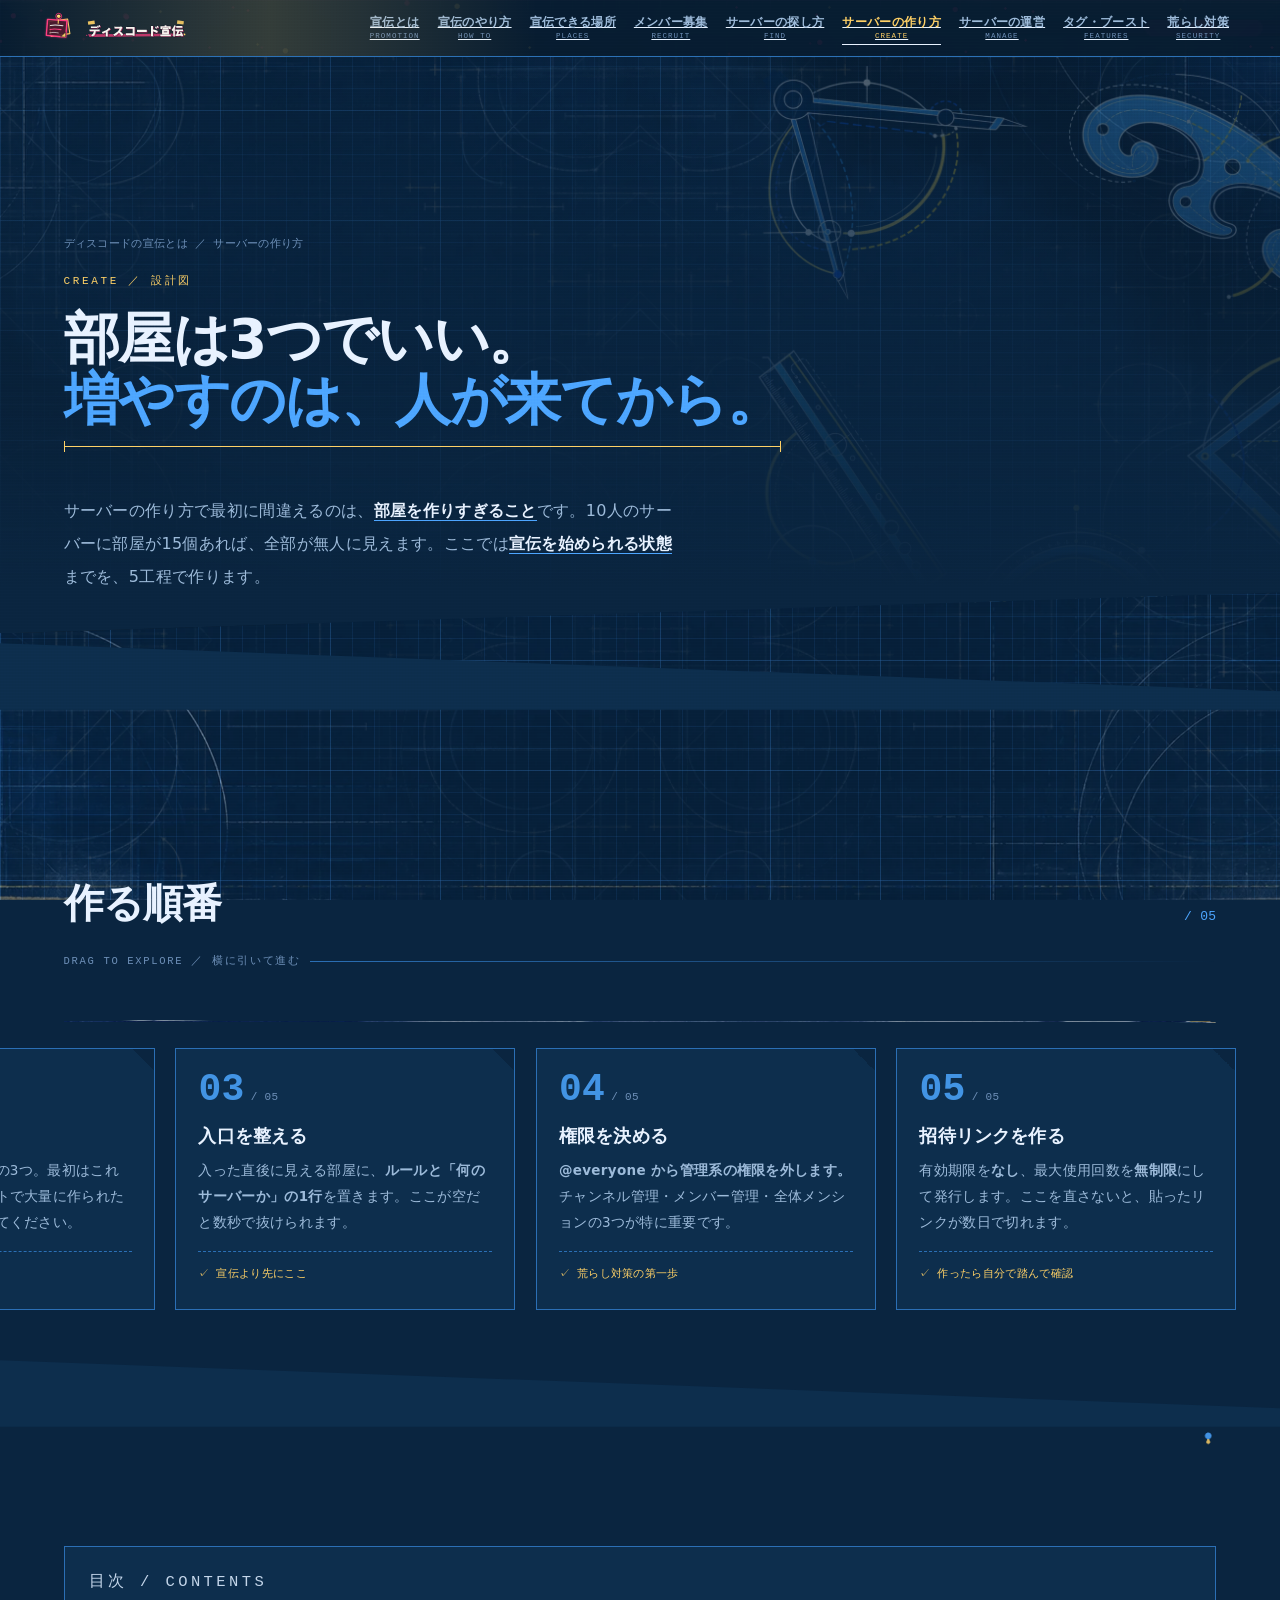
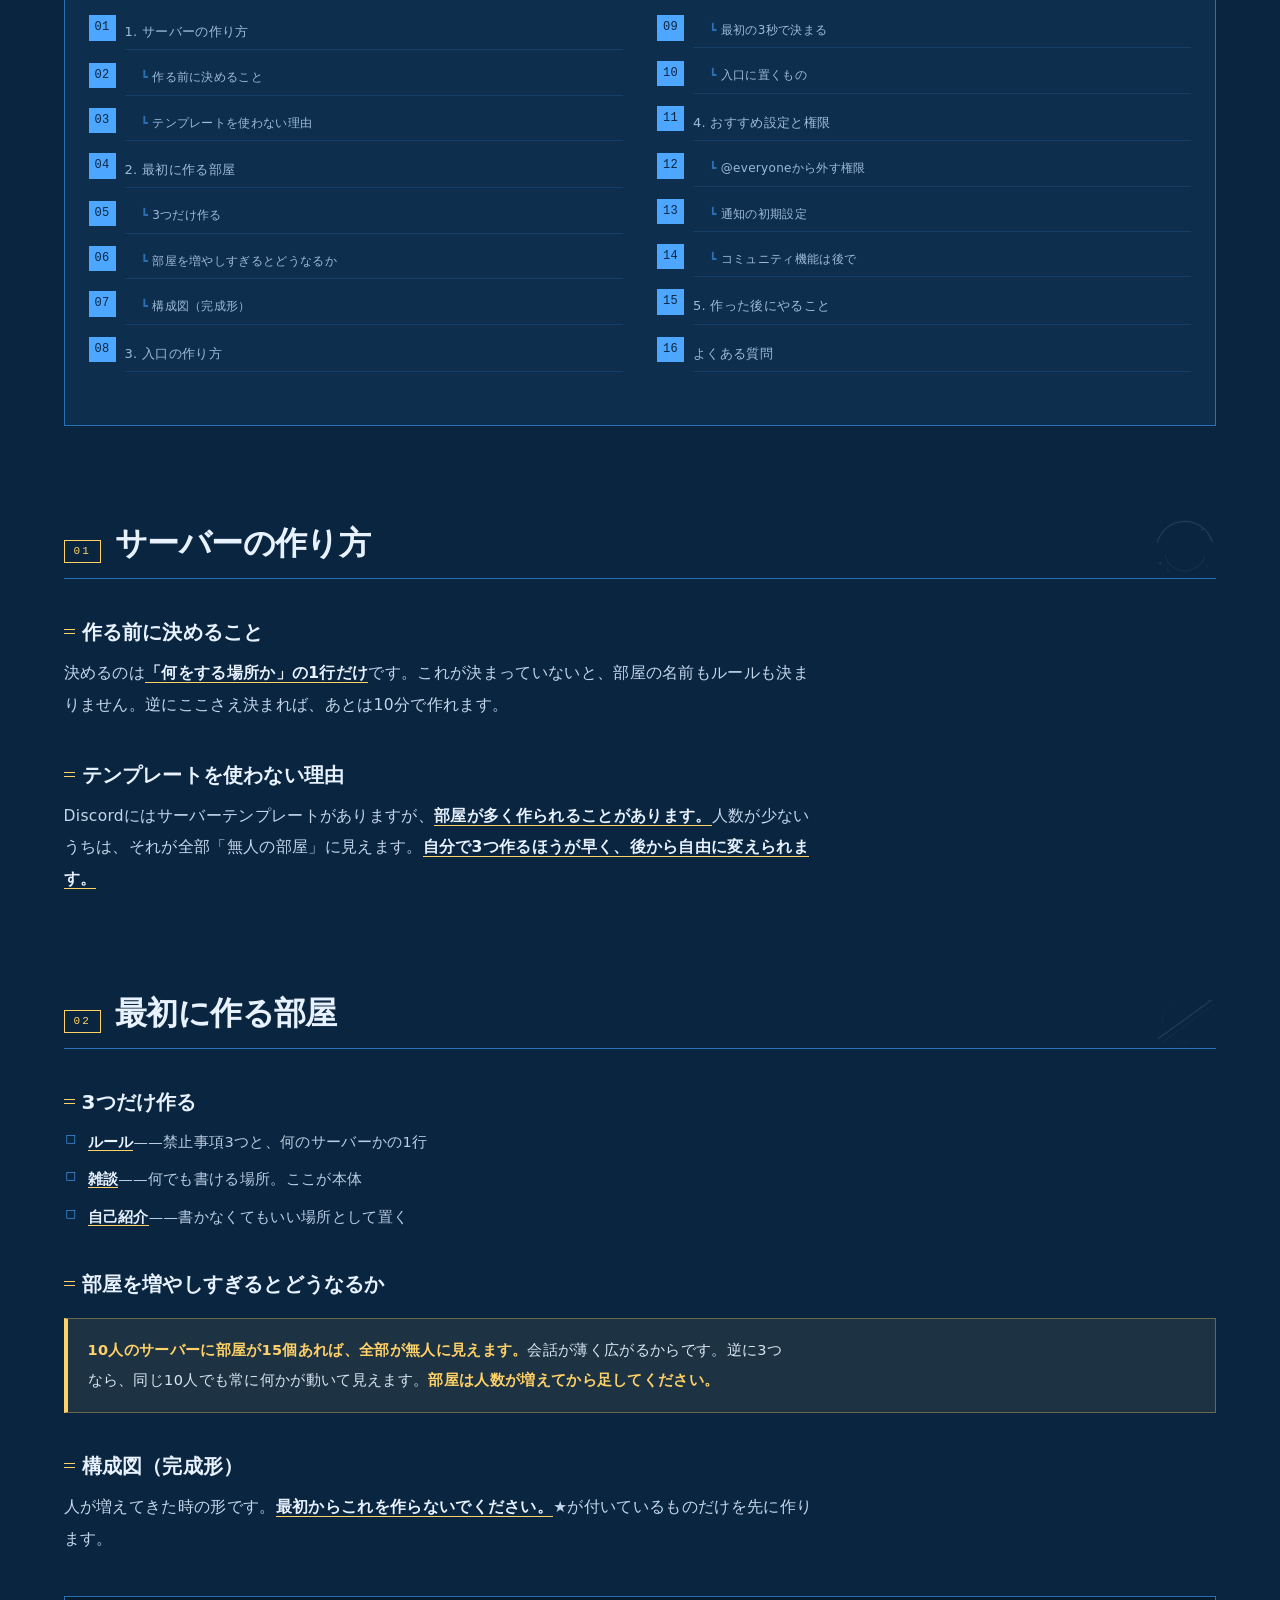
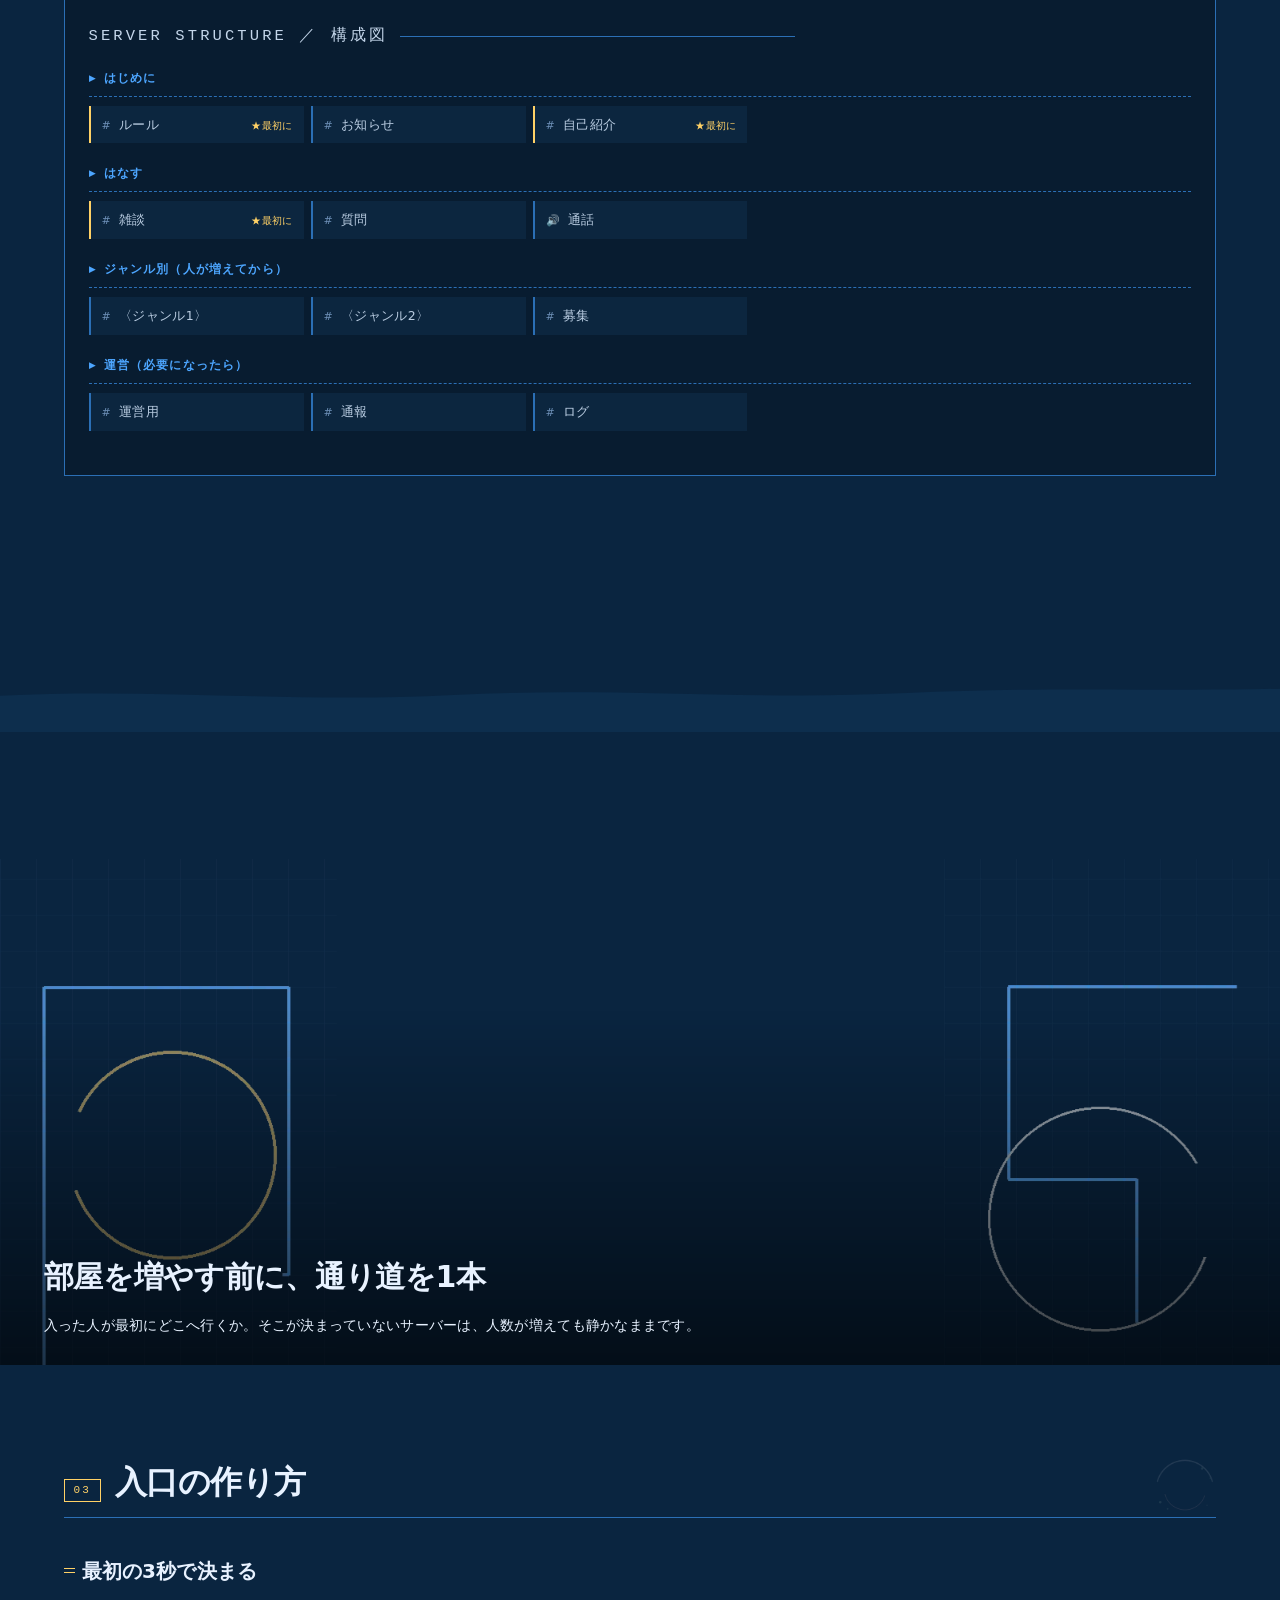
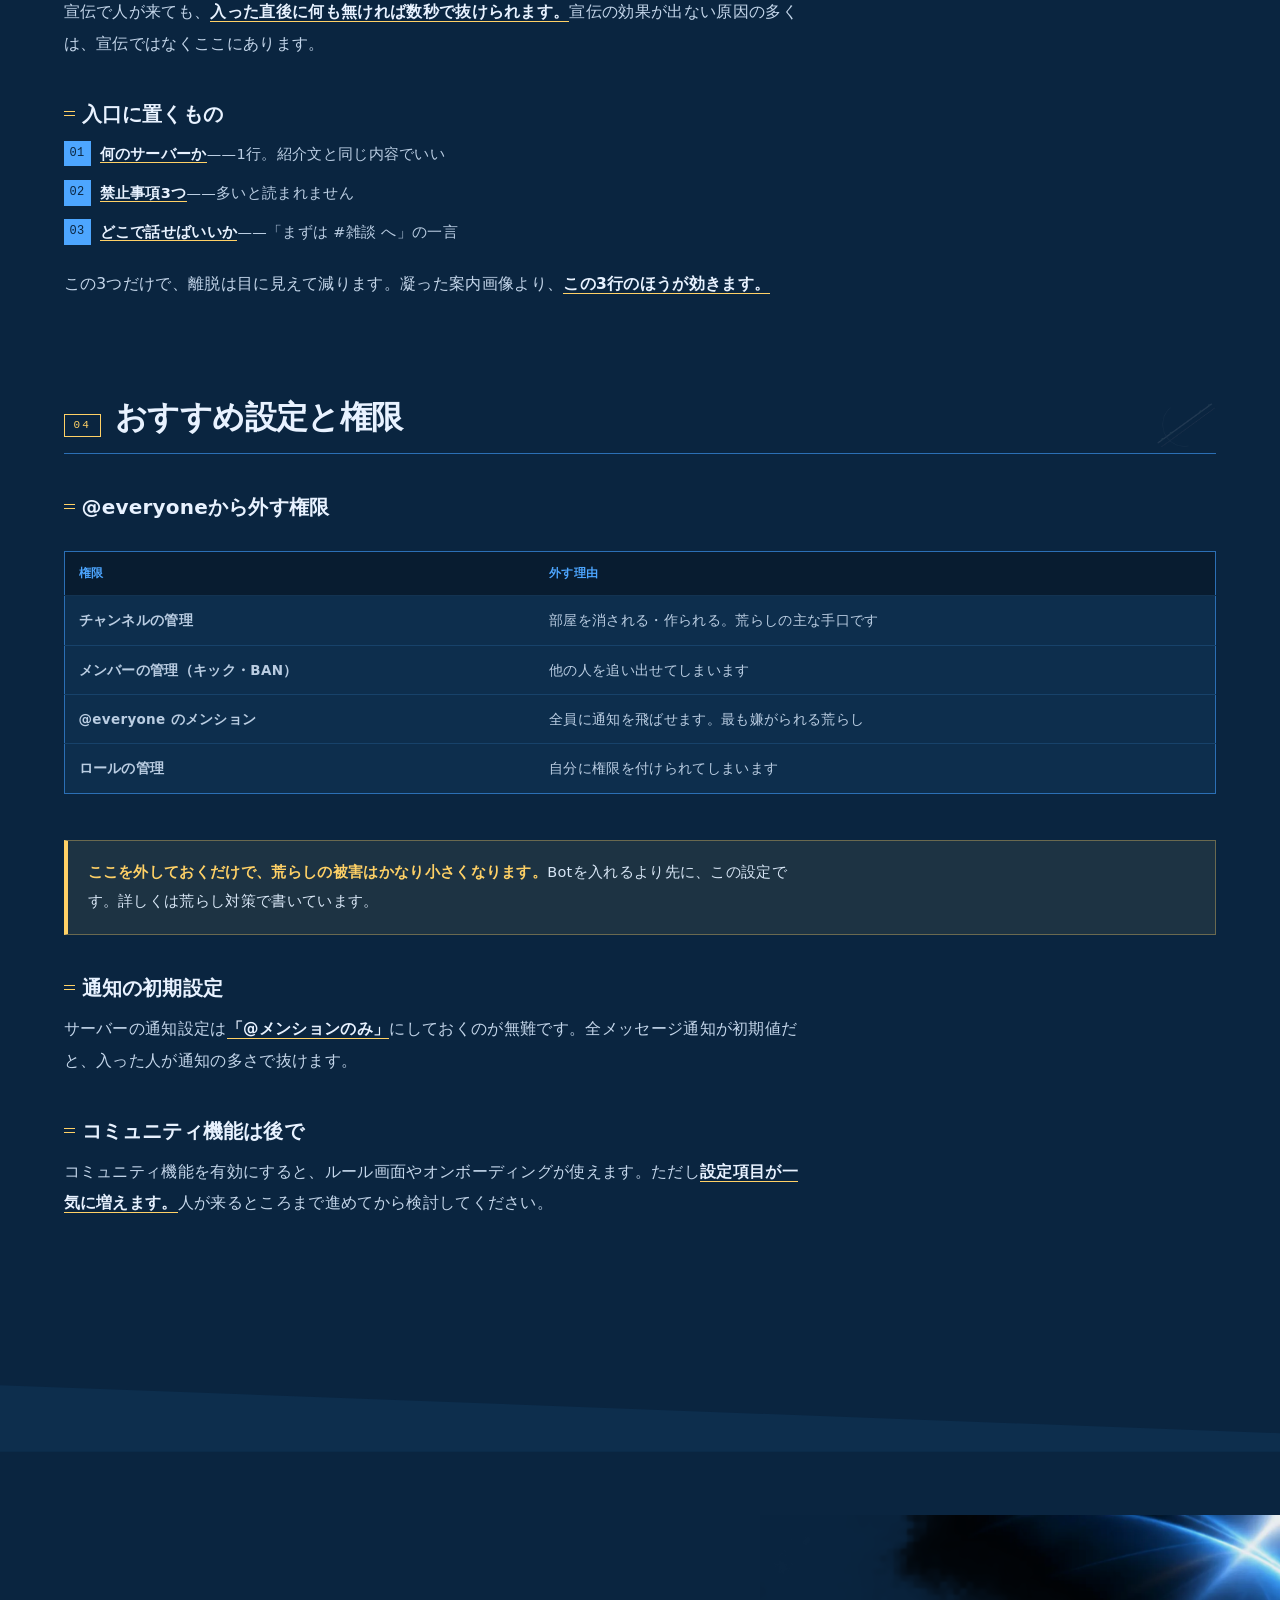
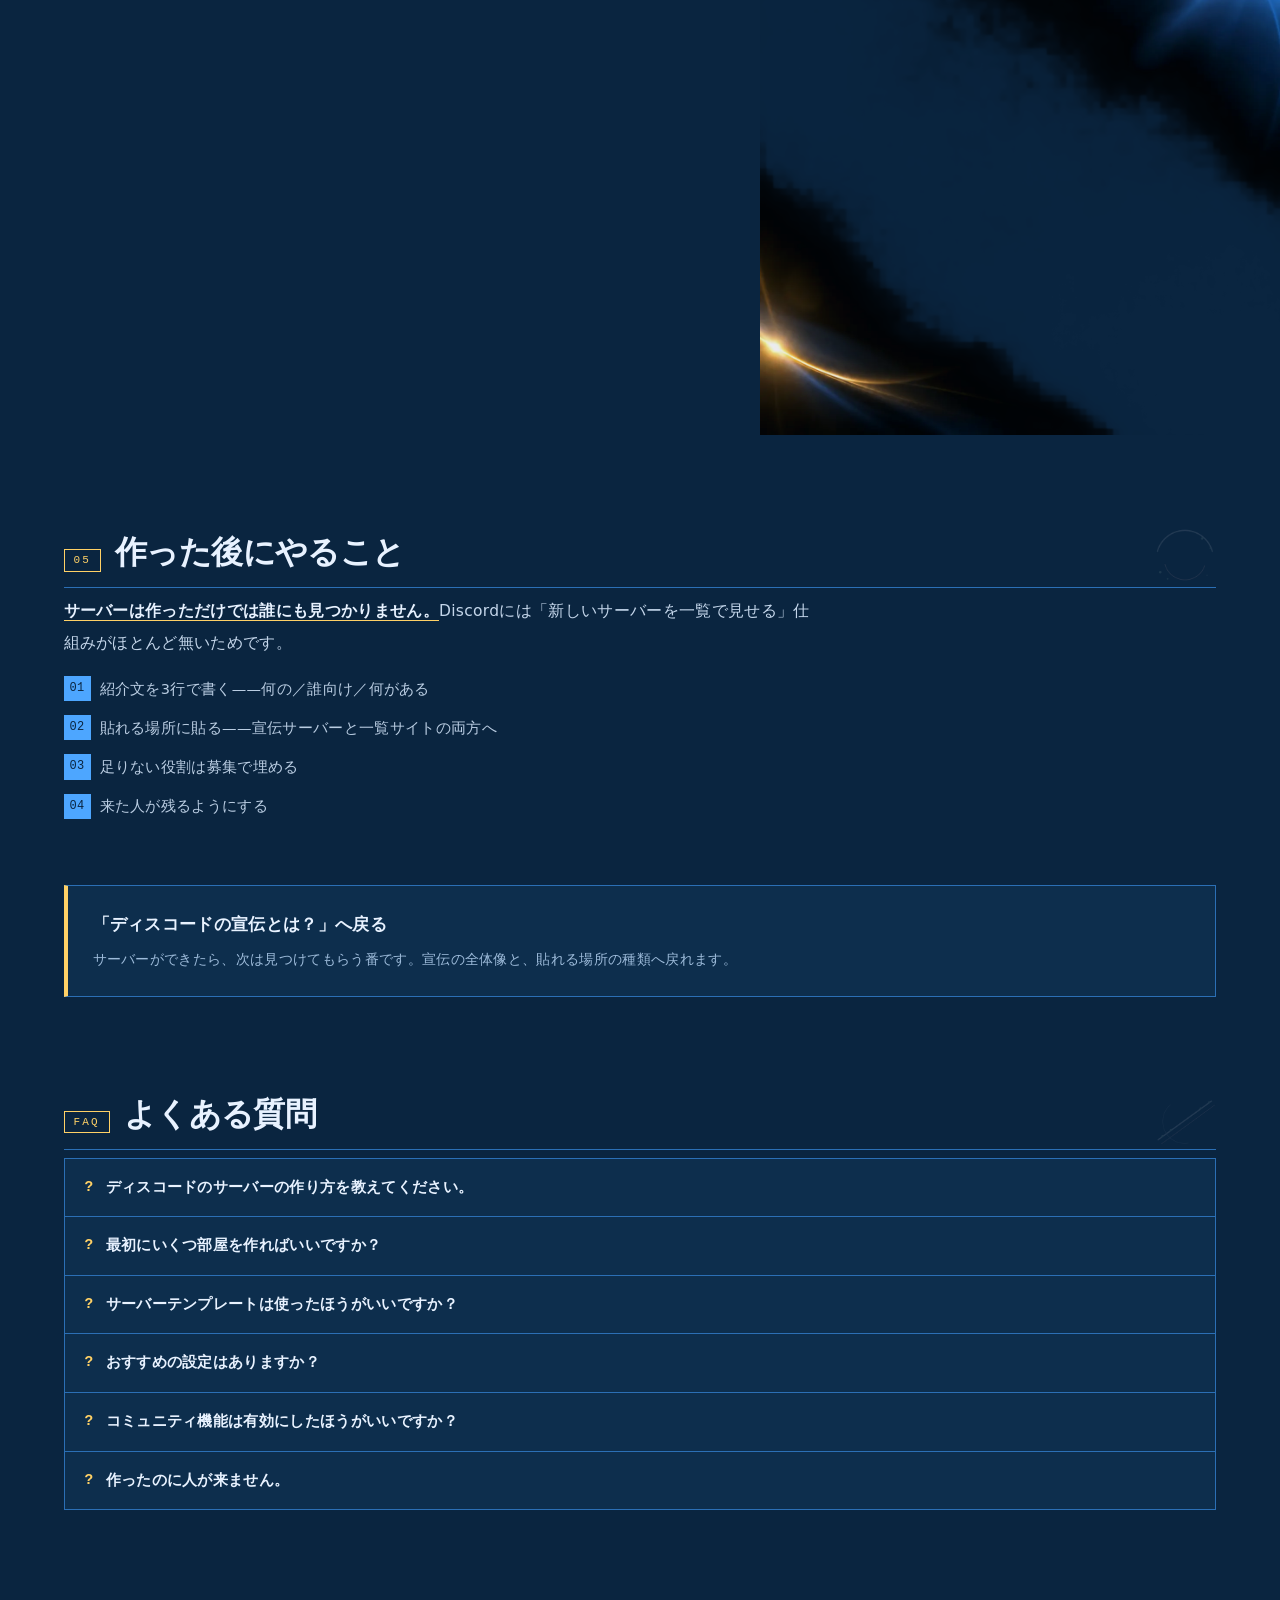
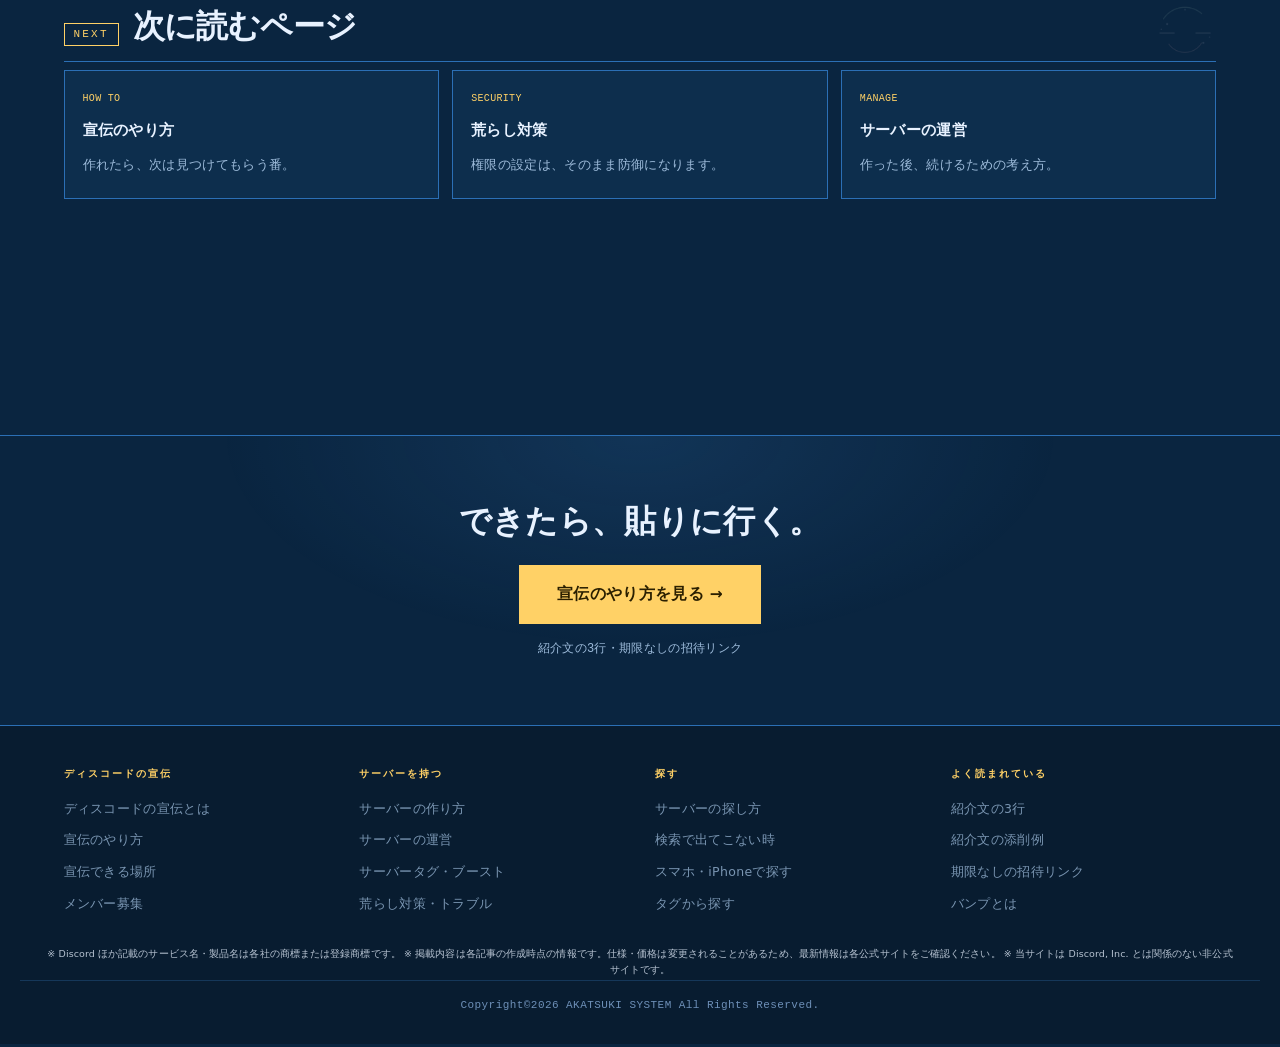
==== create/index.html @ bc4a0c3a "Publish Discord promotion SEO guide" ====
<!doctype html>
<html lang="ja">
  <head>
    <meta charset="utf-8" />
    <meta name="viewport" content="width=device-width,initial-scale=1" />
    <title>
      【2026年8月最新】ディスコードのサーバーの作り方｜部屋・権限・入口の設計まで詳しく解説
    </title>
    <meta
      name="description"
      content="ディスコードのサーバーの作り方を、最初に作る部屋・おすすめ設定・権限・入口の作り方まで手順で解説します。宣伝の前に整えておくと、来た人が抜けなくなります。"
    />
    <meta name="theme-color" content="#0A2540" />
    <meta name="robots" content="index,follow,max-image-preview:large" />
    <link rel="canonical" href="https://promo.akatsuki-system.online/create/" />
    <link rel="icon" href="../assets/logo-mark-01.svg" type="image/svg+xml" />
    <link rel="icon" href="../favicon.ico" sizes="any" />
    <link
      rel="icon"
      href="../favicon-16x16.png"
      sizes="16x16"
      type="image/png"
    />
    <link
      rel="icon"
      href="../favicon-32x32.png"
      sizes="32x32"
      type="image/png"
    />
    <link rel="apple-touch-icon" href="../apple-touch-icon.png" />
    <link rel="manifest" href="../site.webmanifest" />
    <meta property="og:type" content="article" />
    <meta property="og:locale" content="ja_JP" />
    <meta property="og:site_name" content="ディスコード宣伝" />
    <meta
      property="og:title"
      content="【2026年8月最新】ディスコードのサーバーの作り方｜部屋・権限・入口"
    />
    <meta
      property="og:description"
      content="最初に作る部屋・おすすめ設定・権限・入口の設計を手順で。"
    />
    <meta
      property="og:url"
      content="https://promo.akatsuki-system.online/create/"
    />
    <meta
      property="og:image"
      content="https://promo.akatsuki-system.online/assets/discord-promo-ogp.png"
    />
    <meta property="og:image:type" content="image/png" />
    <meta property="og:image:width" content="1200" />
    <meta property="og:image:height" content="630" />
    <meta
      property="og:image:alt"
      content="ディスコード宣伝｜宣伝サーバー・掲示板・運営ガイド"
    />
    <meta name="twitter:card" content="summary_large_image" />
    <meta
      name="twitter:image"
      content="https://promo.akatsuki-system.online/assets/discord-promo-ogp.png"
    />
    <meta
      name="twitter:image:alt"
      content="ディスコード宣伝｜宣伝サーバー・掲示板・運営ガイド"
    />
    <script type="application/ld+json">
      {
        "@context": "https://schema.org",
        "@graph": [
          {
            "@type": "BreadcrumbList",
            "itemListElement": [
              {
                "@type": "ListItem",
                "position": 1,
                "name": "ディスコードの宣伝とは",
                "item": "https://promo.akatsuki-system.online/"
              },
              {
                "@type": "ListItem",
                "position": 2,
                "name": "サーバーの作り方",
                "item": "https://promo.akatsuki-system.online/create/"
              }
            ]
          },
          {
            "@type": "HowTo",
            "name": "ディスコードのサーバーの作り方",
            "inLanguage": "ja",
            "description": "入った人が迷わないサーバーを作る手順を、部屋・権限・入口の順で解説します。",
            "step": [
              {
                "@type": "HowToStep",
                "name": "サーバーを作る",
                "text": "Discordの左側にある＋からサーバーを作成します。テンプレートは使わず、自分で作るを選んで構いません。"
              },
              {
                "@type": "HowToStep",
                "name": "部屋を3つだけ作る",
                "text": "ルール・雑談・自己紹介の3つから始めます。最初から多く作ると、どこも無人に見えます。"
              },
              {
                "@type": "HowToStep",
                "name": "入口を整える",
                "text": "入った直後に見える部屋にルールと案内を置きます。ここが空だと数秒で抜けられます。"
              },
              {
                "@type": "HowToStep",
                "name": "権限を決める",
                "text": "@everyoneから管理系の権限を外し、必要なものだけ与えます。最初は自分ひとりで足ります。"
              },
              {
                "@type": "HowToStep",
                "name": "期限なしの招待リンクを作る",
                "text": "宣伝に使うリンクは有効期限をなし、使用回数を無制限にして発行します。"
              }
            ]
          },
          {
            "@type": "FAQPage",
            "mainEntity": [
              {
                "@type": "Question",
                "name": "ディスコードのサーバーの作り方を教えてください。",
                "acceptedAnswer": {
                  "@type": "Answer",
                  "text": "Discordの左側にある＋からサーバーを作成し、部屋をルール・雑談・自己紹介の3つだけ作ります。入口にルールと案内を置き、@everyoneの権限を絞ってから、期限なしの招待リンクを発行します。ここまでで宣伝を始められます。"
                }
              },
              {
                "@type": "Question",
                "name": "最初にいくつ部屋を作ればいいですか？",
                "acceptedAnswer": {
                  "@type": "Answer",
                  "text": "3つで十分です。ルール・雑談・自己紹介から始めてください。人数が少ないうちに部屋を増やすと、会話が薄く広がってどこも無人に見えます。必要になってから足すほうが常に賑わって見えます。"
                }
              },
              {
                "@type": "Question",
                "name": "サーバーテンプレートは使ったほうがいいですか？",
                "acceptedAnswer": {
                  "@type": "Answer",
                  "text": "使わなくて構いません。テンプレートは部屋が多く作られることがあり、人数が少ないうちは過疎に見える原因になります。自分で3つ作るほうが早く、後から自由に変えられます。"
                }
              },
              {
                "@type": "Question",
                "name": "おすすめの設定はありますか？",
                "acceptedAnswer": {
                  "@type": "Answer",
                  "text": "@everyoneからチャンネル管理・メンバー管理・メンション全体などの権限を外すこと、招待リンクを期限なしにすること、入った直後に見える部屋を1つに絞ることの3つです。"
                }
              },
              {
                "@type": "Question",
                "name": "コミュニティ機能は有効にしたほうがいいですか？",
                "acceptedAnswer": {
                  "@type": "Answer",
                  "text": "人数が増えてからで構いません。有効にするとルール画面やオンボーディングが使えますが、設定項目が増えます。まず人が来るところまで進めてから検討してください。"
                }
              },
              {
                "@type": "Question",
                "name": "作ったのに人が来ません。",
                "acceptedAnswer": {
                  "@type": "Answer",
                  "text": "サーバーは作っただけでは誰にも見つかりません。宣伝サーバーやサーバー一覧サイトへ貼る必要があります。貼れる場所と書き方は宣伝のページで解説しています。"
                }
              }
            ]
          }
        ]
      }
    </script>
    <link rel="stylesheet" href="../styles.css?v=347d1afc" />
    <link rel="stylesheet" href="../page-styles/create.css?v=d8fc93c9" />
  </head>
  <body data-route="create">
    <a class="skip" href="#main">本文へ移動</a>
    <div class="bp" aria-hidden="true"></div>

    <header class="site-head titleblock">
      <span class="site-header__motion" aria-hidden="true"></span
      ><span class="site-header__light-sweep" aria-hidden="true"></span>
      <div class="tb-in">
        <a class="logo" href="../index.html"
          ><img
            class="site-header__logo-mark"
            src="../assets/logo-mark-01.svg"
            alt=""
            width="34"
            height="34" /><img
            class="site-header__logo-type"
            src="../assets/logo-type-01.svg"
            alt="ディスコード宣伝"
            height="22"
        /></a>
        <nav data-nav>
          <a href="../index.html"><b>宣伝とは</b><i>Promotion</i></a>
          <a href="../how-to/"><b>宣伝のやり方</b><i>How to</i></a>
          <a href="../places/"><b>宣伝できる場所</b><i>Places</i></a>
          <a href="../recruit/"><b>メンバー募集</b><i>Recruit</i></a>
          <a href="../find/"><b>サーバーの探し方</b><i>Find</i></a>
          <a href="index.html" aria-current="page"
            ><b>サーバーの作り方</b><i>Create</i></a
          >
          <a href="../manage/"><b>サーバーの運営</b><i>Manage</i></a>
          <a href="../features/"><b>タグ・ブースト</b><i>Features</i></a>
          <a href="../trouble/"><b>荒らし対策</b><i>Security</i></a>
        </nav>
        <button data-burger type="button" aria-expanded="false">
          <span></span><span></span><span></span><i class="sr">メニュー</i>
        </button>
      </div>
    </header>

    <main id="main">
      <section class="hero">
        <div class="hero-media" aria-hidden="true"></div>
        <div class="hero-veil" aria-hidden="true"></div>
        <div class="hero-in wrap">
          <nav class="crumb" aria-label="パンくず">
            <a href="../index.html">ディスコードの宣伝とは</a> ／
            サーバーの作り方
          </nav>
          <p class="no">CREATE ／ 設計図</p>
          <h1>部屋は3つでいい。<br /><em>増やすのは、人が来てから。</em></h1>
          <p class="lead">
            サーバーの作り方で最初に間違えるのは、<b>部屋を作りすぎること</b>です。10人のサーバーに部屋が15個あれば、全部が無人に見えます。ここでは<b>宣伝を始められる状態</b>までを、5工程で作ります。
          </p>
        </div>
      </section>

      <!-- ★横スクロールの工程（Made With Gsap 型：番号付き・引いて探索） -->
      <!--WAVE-->
      <div class="wave-wrap wave-bp2">
        <svg
          class="wave"
          xmlns="http://www.w3.org/2000/svg"
          viewBox="0 0 1440 120"
          preserveAspectRatio="none"
          aria-hidden="true"
        >
          <path d="M0 16 L1440 91 L1440 120 L0 120 Z" fill="currentColor" />
        </svg>
      </div>
      <!--WAVE-->
      <div class="track-h">
        <h2>作る順番</h2>
        <span class="cnt">/ 05</span>
        <p class="drag">DRAG TO EXPLORE ／ 横に引いて進む<i></i></p>
      </div>
      <div class="track">
        <div class="step">
          <span class="n">01</span><span class="of">/ 05</span>
          <h3>サーバーを作る</h3>
          <p>
            Discordの左側にある「＋」から作成します。<strong>テンプレートは使わなくて構いません</strong>。「自分で作る」を選び、名前だけ決めます。
          </p>
          <p class="tick">✓ 名前にジャンルを入れておく</p>
        </div>
        <div class="step">
          <span class="n">02</span><span class="of">/ 05</span>
          <h3>部屋を3つだけ作る</h3>
          <p>
            <strong>ルール／雑談／自己紹介</strong
            >の3つ。最初はこれで足ります。テンプレートで大量に作られた部屋がある場合は、消してください。
          </p>
          <p class="tick">✓ 消すのは今のうちが楽</p>
        </div>
        <div class="step">
          <span class="n">03</span><span class="of">/ 05</span>
          <h3>入口を整える</h3>
          <p>
            入った直後に見える部屋に、<strong>ルールと「何のサーバーか」の1行</strong>を置きます。ここが空だと数秒で抜けられます。
          </p>
          <p class="tick">✓ 宣伝より先にここ</p>
        </div>
        <div class="step">
          <span class="n">04</span><span class="of">/ 05</span>
          <h3>権限を決める</h3>
          <p>
            <strong>@everyone から管理系の権限を外します。</strong
            >チャンネル管理・メンバー管理・全体メンションの3つが特に重要です。
          </p>
          <p class="tick">✓ 荒らし対策の第一歩</p>
        </div>
        <div class="step">
          <span class="n">05</span><span class="of">/ 05</span>
          <h3>招待リンクを作る</h3>
          <p>
            有効期限を<strong>なし</strong>、最大使用回数を<strong>無制限</strong>にして発行します。ここを直さないと、貼ったリンクが数日で切れます。
          </p>
          <p class="tick">✓ 作ったら自分で踏んで確認</p>
        </div>
      </div>

      <!--WAVE-->
      <div class="wave-wrap wave-bp2">
        <svg
          class="wave"
          xmlns="http://www.w3.org/2000/svg"
          viewBox="0 0 1440 120"
          preserveAspectRatio="none"
          aria-hidden="true"
        >
          <path d="M0 16 L1440 91 L1440 120 L0 120 Z" fill="currentColor" />
        </svg>
      </div>
      <!--WAVE-->

      <!--SPLIT--><!--ICON-->
      <div class="mark-row" aria-hidden="true">
        <picture class="mark"
          ><source srcset="../assets/create-icon-01.gif" type="image/gif" />
          <img
            src="../assets/create-icon-01.png"
            alt=""
            loading="lazy"
            decoding="async"
        /></picture>
      </div>
      <!--ICON-->
      <section class="doc">
        <div class="toc">
          <p class="toc-h">目次 / CONTENTS</p>
          <ol>
            <li><a href="#s1">1. サーバーの作り方</a></li>
            <li><a class="lv3" href="#s1-1">作る前に決めること</a></li>
            <li><a class="lv3" href="#s1-2">テンプレートを使わない理由</a></li>
            <li><a href="#s2">2. 最初に作る部屋</a></li>
            <li><a class="lv3" href="#s2-1">3つだけ作る</a></li>
            <li>
              <a class="lv3" href="#s2-2">部屋を増やしすぎるとどうなるか</a>
            </li>
            <li><a class="lv3" href="#s2-3">構成図（完成形）</a></li>
            <li><a href="#s3">3. 入口の作り方</a></li>
            <li><a class="lv3" href="#s3-1">最初の3秒で決まる</a></li>
            <li><a class="lv3" href="#s3-2">入口に置くもの</a></li>
            <li><a href="#s4">4. おすすめ設定と権限</a></li>
            <li><a class="lv3" href="#s4-1">@everyoneから外す権限</a></li>
            <li><a class="lv3" href="#s4-2">通知の初期設定</a></li>
            <li><a class="lv3" href="#s4-3">コミュニティ機能は後で</a></li>
            <li><a href="#s5">5. 作った後にやること</a></li>
            <li><a href="#faq">よくある質問</a></li>
          </ol>
        </div>

        <h2 id="s1"><span class="n">01</span>サーバーの作り方</h2>

        <h3 id="s1-1">作る前に決めること</h3>
        <p>
          決めるのは<strong>「何をする場所か」の1行だけ</strong>です。これが決まっていないと、部屋の名前もルールも決まりません。逆にここさえ決まれば、あとは10分で作れます。
        </p>

        <h3 id="s1-2">テンプレートを使わない理由</h3>
        <p>
          Discordにはサーバーテンプレートがありますが、<strong>部屋が多く作られることがあります。</strong>人数が少ないうちは、それが全部「無人の部屋」に見えます。<strong
            >自分で3つ作るほうが早く、後から自由に変えられます。</strong
          >
        </p>

        <h2 id="s2"><span class="n">02</span>最初に作る部屋</h2>

        <h3 id="s2-1">3つだけ作る</h3>
        <ul>
          <li><strong>ルール</strong>——禁止事項3つと、何のサーバーかの1行</li>
          <li><strong>雑談</strong>——何でも書ける場所。ここが本体</li>
          <li><strong>自己紹介</strong>——書かなくてもいい場所として置く</li>
        </ul>

        <h3 id="s2-2">部屋を増やしすぎるとどうなるか</h3>
        <div class="note">
          <p>
            <b>10人のサーバーに部屋が15個あれば、全部が無人に見えます。</b
            >会話が薄く広がるからです。逆に3つなら、同じ10人でも常に何かが動いて見えます。<b
              >部屋は人数が増えてから足してください。</b
            >
          </p>
        </div>

        <h3 id="s2-3">構成図（完成形）</h3>
        <p>
          人が増えてきた時の形です。<strong>最初からこれを作らないでください。</strong>★が付いているものだけを先に作ります。
        </p>
        <div class="plan">
          <p class="plan-h">SERVER STRUCTURE ／ 構成図</p>
          <div class="cat">
            <b>▸ はじめに</b>
            <div class="ch">
              <span class="must"><i>#</i>ルール<em>★最初に</em></span>
              <span><i>#</i>お知らせ</span>
              <span class="must"><i>#</i>自己紹介<em>★最初に</em></span>
            </div>
          </div>
          <div class="cat">
            <b>▸ はなす</b>
            <div class="ch">
              <span class="must"><i>#</i>雑談<em>★最初に</em></span>
              <span><i>#</i>質問</span>
              <span><i>🔊</i>通話</span>
            </div>
          </div>
          <div class="cat">
            <b>▸ ジャンル別（人が増えてから）</b>
            <div class="ch">
              <span><i>#</i>〈ジャンル1〉</span>
              <span><i>#</i>〈ジャンル2〉</span>
              <span><i>#</i>募集</span>
            </div>
          </div>
          <div class="cat">
            <b>▸ 運営（必要になったら）</b>
            <div class="ch">
              <span><i>#</i>運営用</span>
              <span><i>#</i>通報</span>
              <span><i>#</i>ログ</span>
            </div>
          </div>
        </div>
      </section>
      <div class="wave-wrap wave-bp2">
        <svg
          class="wave"
          xmlns="http://www.w3.org/2000/svg"
          viewBox="0 0 1440 120"
          preserveAspectRatio="none"
          aria-hidden="true"
        >
          <path
            d="M0 62 C180 50 330 74 510 61 C690 48 840 70 1020 58 C1180 47 1320 56 1440 51 L1440 120 L0 120 Z"
            fill="currentColor"
          />
        </svg>
      </div>
      <section class="eyecatch" data-rv>
        <div
          class="ec-img"
          style="
            background-image: url(&quot;../assets/create-motion-01.webp&quot;);
          "
        ></div>
        <div class="ec-cap">
          <b>部屋を増やす前に、通り道を1本</b
          >入った人が最初にどこへ行くか。そこが決まっていないサーバーは、人数が増えても静かなままです。
        </div>
      </section>
      <section class="doc">
        <h2 id="s3"><span class="n">03</span>入口の作り方</h2>

        <h3 id="s3-1">最初の3秒で決まる</h3>
        <p>
          宣伝で人が来ても、<strong>入った直後に何も無ければ数秒で抜けられます。</strong>宣伝の効果が出ない原因の多くは、宣伝ではなくここにあります。
        </p>

        <h3 id="s3-2">入口に置くもの</h3>
        <ol>
          <li><strong>何のサーバーか</strong>——1行。紹介文と同じ内容でいい</li>
          <li><strong>禁止事項3つ</strong>——多いと読まれません</li>
          <li>
            <strong>どこで話せばいいか</strong>——「まずは #雑談 へ」の一言
          </li>
        </ol>
        <p>
          この3つだけで、離脱は目に見えて減ります。凝った案内画像より、<strong
            >この3行のほうが効きます。</strong
          >
        </p>

        <h2 id="s4"><span class="n">04</span>おすすめ設定と権限</h2>

        <h3 id="s4-1">@everyoneから外す権限</h3>
        <div class="scroll-x">
          <table>
            <thead>
              <tr>
                <th>権限</th>
                <th>外す理由</th>
              </tr>
            </thead>
            <tbody>
              <tr>
                <td><b>チャンネルの管理</b></td>
                <td>部屋を消される・作られる。荒らしの主な手口です</td>
              </tr>
              <tr>
                <td><b>メンバーの管理（キック・BAN）</b></td>
                <td>他の人を追い出せてしまいます</td>
              </tr>
              <tr>
                <td><b>@everyone のメンション</b></td>
                <td>全員に通知を飛ばせます。最も嫌がられる荒らし</td>
              </tr>
              <tr>
                <td><b>ロールの管理</b></td>
                <td>自分に権限を付けられてしまいます</td>
              </tr>
            </tbody>
          </table>
        </div>
        <div class="note">
          <p>
            <b>ここを外しておくだけで、荒らしの被害はかなり小さくなります。</b
            >Botを入れるより先に、この設定です。詳しくは<a href="../trouble/"
              >荒らし対策</a
            >で書いています。
          </p>
        </div>

        <h3 id="s4-2">通知の初期設定</h3>
        <p>
          サーバーの通知設定は<strong>「@メンションのみ」</strong>にしておくのが無難です。全メッセージ通知が初期値だと、入った人が通知の多さで抜けます。
        </p>

        <h3 id="s4-3">コミュニティ機能は後で</h3>
        <p>
          コミュニティ機能を有効にすると、ルール画面やオンボーディングが使えます。ただし<strong>設定項目が一気に増えます。</strong>人が来るところまで進めてから検討してください。
        </p>
      </section>
      <div class="wave-wrap wave-bp2">
        <svg
          class="wave"
          xmlns="http://www.w3.org/2000/svg"
          viewBox="0 0 1440 120"
          preserveAspectRatio="none"
          aria-hidden="true"
        >
          <path d="M0 16 L1440 91 L1440 120 L0 120 Z" fill="currentColor" />
        </svg>
      </div>
      <figure class="side-fig" data-rv>
        <picture
          ><img
            src="../assets/create-glow-01.webp"
            alt=""
            loading="lazy"
            decoding="async"
        /></picture>
      </figure>
      <section class="doc">
        <h2 id="s5"><span class="n">05</span>作った後にやること</h2>
        <p>
          <strong>サーバーは作っただけでは誰にも見つかりません。</strong
          >Discordには「新しいサーバーを一覧で見せる」仕組みがほとんど無いためです。
        </p>
        <ol>
          <li>
            <a href="../how-to/">紹介文を3行で書く</a>——何の／誰向け／何がある
          </li>
          <li>
            <a href="../places/">貼れる場所に貼る</a
            >——宣伝サーバーと一覧サイトの両方へ
          </li>
          <li><a href="../recruit/">足りない役割は募集で埋める</a></li>
          <li><a href="../manage/">来た人が残るようにする</a></li>
        </ol>

        <a class="back" href="../index.html">
          <b>「ディスコードの宣伝とは？」へ戻る</b>
          <small
            >サーバーができたら、次は見つけてもらう番です。宣伝の全体像と、貼れる場所の種類へ戻れます。</small
          >
        </a>

        <h2 id="faq"><span class="n">FAQ</span>よくある質問</h2>
        <details>
          <summary>ディスコードのサーバーの作り方を教えてください。</summary>
          <p>
            Discordの左側にある＋からサーバーを作成し、部屋をルール・雑談・自己紹介の3つだけ作ります。入口にルールと案内を置き、@everyoneの権限を絞ってから、期限なしの招待リンクを発行します。ここまでで宣伝を始められます。
          </p>
        </details>
        <details>
          <summary>最初にいくつ部屋を作ればいいですか？</summary>
          <p>
            3つで十分です。ルール・雑談・自己紹介から始めてください。人数が少ないうちに部屋を増やすと、会話が薄く広がってどこも無人に見えます。必要になってから足すほうが常に賑わって見えます。
          </p>
        </details>
        <details>
          <summary>サーバーテンプレートは使ったほうがいいですか？</summary>
          <p>
            使わなくて構いません。テンプレートは部屋が多く作られることがあり、人数が少ないうちは過疎に見える原因になります。自分で3つ作るほうが早く、後から自由に変えられます。
          </p>
        </details>
        <details>
          <summary>おすすめの設定はありますか？</summary>
          <p>
            @everyoneからチャンネル管理・メンバー管理・メンション全体などの権限を外すこと、招待リンクを期限なしにすること、入った直後に見える部屋を1つに絞ることの3つです。
          </p>
        </details>
        <details>
          <summary>コミュニティ機能は有効にしたほうがいいですか？</summary>
          <p>
            人数が増えてからで構いません。有効にするとルール画面やオンボーディングが使えますが、設定項目が増えます。まず人が来るところまで進めてから検討してください。
          </p>
        </details>
        <details>
          <summary>作ったのに人が来ません。</summary>
          <p>
            サーバーは作っただけでは誰にも見つかりません。宣伝サーバーやサーバー一覧サイトへ貼る必要があります。貼れる場所と書き方は宣伝のページで解説しています。
          </p>
        </details>

        <h2><span class="n">NEXT</span>次に読むページ</h2>
        <div class="rel">
          <a href="../how-to/"
            ><p>HOW TO</p>
            <b>宣伝のやり方</b
            ><small>作れたら、次は見つけてもらう番。</small></a
          >
          <a href="../trouble/"
            ><p>SECURITY</p>
            <b>荒らし対策</b
            ><small>権限の設定は、そのまま防御になります。</small></a
          >
          <a href="../manage/"
            ><p>MANAGE</p>
            <b>サーバーの運営</b
            ><small>作った後、続けるための考え方。</small></a
          >
        </div>
      </section>
      <!--SPLIT-->

      <section class="cta">
        <h2>できたら、貼りに行く。</h2>
        <a class="go" href="../how-to/">宣伝のやり方を見る →</a>
        <small>紹介文の3行・期限なしの招待リンク</small>
      </section>
    </main>

    <footer>
      <div class="ft">
        <div>
          <h4>ディスコードの宣伝</h4>
          <a href="../index.html">ディスコードの宣伝とは</a>
          <a href="../how-to/">宣伝のやり方</a>
          <a href="../places/">宣伝できる場所</a>
          <a href="../recruit/">メンバー募集</a>
        </div>
        <div>
          <h4>サーバーを持つ</h4>
          <a href="../create/">サーバーの作り方</a>
          <a href="../manage/">サーバーの運営</a>
          <a href="../features/">サーバータグ・ブースト</a>
          <a href="../trouble/">荒らし対策・トラブル</a>
        </div>
        <div>
          <h4>探す</h4>
          <a href="../find/">サーバーの探し方</a>
          <a href="../find/#search">検索で出てこない時</a>
          <a href="../find/#mobile">スマホ・iPhoneで探す</a>
          <a href="../find/#tag">タグから探す</a>
        </div>
        <div>
          <h4>よく読まれている</h4>
          <a href="../how-to/#s2-1">紹介文の3行</a>
          <a href="../how-to/#s2-5">紹介文の添削例</a>
          <a href="../how-to/#s3-1">期限なしの招待リンク</a>
          <a href="../places/#s3-3">バンプとは</a>
        </div>
      </div>
      <div class="ft-notes" aria-label="商標・情報・運営に関する注記">
        <p>
          ※ Discord ほか記載のサービス名・製品名は各社の商標または登録商標です。
          ※
          掲載内容は各記事の作成時点の情報です。仕様・価格は変更されることがあるため、最新情報は各公式サイトをご確認ください。
          ※ 当サイトは Discord, Inc. とは関係のない非公式サイトです。
        </p>
      </div>
      <div class="ft-btm">
        <p>Copyright©2026 AKATSUKI SYSTEM All Rights Reserved.</p>
      </div>
    </footer>
    <script src="../app.js?v=57ea167d" defer></script>
  </body>
</html>
---- styles.css ----
/* ═══════════════════════════════════════════════════════════
   ディスコード宣伝｜共通CSS
   ★ここには「造形」を書かない。可読性・ナビ開閉・フォーカス・
     リンクの最低限だけ。見た目は page-styles/{slug}.css が持つ。
     （こころの09案と同じ分離規則に合わせる）
   ═══════════════════════════════════════════════════════════ */

*,
*::before,
*::after {
  box-sizing: border-box;
}
html {
  -webkit-text-size-adjust: 100%;
  scroll-behavior: smooth;
  overflow-x: clip;
}
@media (prefers-reduced-motion: reduce) {
  html {
    scroll-behavior: auto;
  }
  *,
  *::before,
  *::after {
    animation-duration: 0.01ms !important;
    transition-duration: 0.01ms !important;
  }
}

body {
  margin: 0;
  overflow-x: clip;
  font-family:
    "Hiragino Kaku Gothic ProN", "Yu Gothic", "Noto Sans JP", system-ui,
    sans-serif;
  font-feature-settings: "palt" 1;
  line-height: 1.9;
  letter-spacing: 0.02em;
  text-rendering: optimizeLegibility;
  -webkit-font-smoothing: antialiased;
}

img,
svg,
video {
  max-width: 100%;
  height: auto;
  display: block;
}
a {
  color: inherit;
}
button {
  font: inherit;
  cursor: pointer;
}
h1,
h2,
h3,
h4 {
  line-height: 1.35;
  letter-spacing: 0.01em;
  margin: 0;
}
p,
ul,
ol {
  margin: 0;
}
ul,
ol {
  padding-left: 0;
}

/* 読み上げ・キーボード */
.sr {
  position: absolute;
  width: 1px;
  height: 1px;
  padding: 0;
  margin: -1px;
  overflow: hidden;
  clip: rect(0 0 0 0);
  white-space: nowrap;
  border: 0;
}
.skip {
  position: absolute;
  left: -9999px;
  top: 0;
  z-index: 999;
  padding: 12px 20px;
  background: #111;
  color: #fff;
  text-decoration: none;
}
.skip:focus {
  left: 12px;
  top: 12px;
}
:focus-visible {
  outline: 2px solid currentColor;
  outline-offset: 3px;
}

/* 横に溢れうるものは必ず自分の中でスクロールさせる */
.scroll-x {
  overflow-x: auto;
  -webkit-overflow-scrolling: touch;
}
table {
  border-collapse: collapse;
  width: 100%;
}

/* ナビ開閉（挙動だけ。色・形は各ページのCSS） */
[data-nav] {
  display: flex;
  align-items: center;
}
[data-burger] {
  display: none;
  position: relative;
  z-index: 91;
}
@media (max-width: 900px) {
  [data-burger] {
    display: inline-flex;
    align-items: center;
    justify-content: center;
  }
  [data-nav] {
    position: fixed;
    inset: 0;
    flex-direction: column;
    justify-content: center;
    gap: 6px;
    visibility: hidden;
    opacity: 0;
    transition: 0.24s;
    z-index: 90;
    overflow-y: auto;
    padding: 70px 20px;
  }
  [data-nav][data-open] {
    visibility: visible;
    opacity: 1;
  }
}

/* ═══ ★ナビ＝9項目フラット（Hikârű指示「ナビ自体に子はいらない」）
   ・ドロップダウンを廃止。全ページを1段で並べる
   ・souseikiri.jp と同じ【日本語＋英語の2段表記】
   ・項目名はサジェスト実データから取る（宣伝のやり方／宣伝できる場所／…）
   ・色と枠は各ページの page-styles が持つ                              */
[data-nav] a {
  display: block;
  text-align: center;
  line-height: 1.25;
  white-space: nowrap;
}
[data-nav] a b {
  display: block;
  font-weight: 650;
}
[data-nav] a i {
  display: block;
  font-style: normal;
  text-transform: uppercase;
}
@media (max-width: 900px) {
  [data-nav] a {
    text-align: left;
  }
  [data-nav] a b {
    display: inline;
  }
  [data-nav] a i {
    display: inline;
    margin-left: 10px;
  }
}

/* ═══ ★②斜め断面（Stripe型／台帳②「水平線でセクションを切らない」）
   角度だけ共通。背景色は各ページが指定する */
.slant {
  position: relative;
  clip-path: polygon(0 3.4vw, 100% 0, 100% calc(100% - 3.4vw), 0 100%);
  margin-top: -3vw;
  padding-top: calc(3.4vw + 46px);
  padding-bottom: calc(3.4vw + 46px);
}
.slant-r {
  clip-path: polygon(0 0, 100% 3.4vw, 100% 100%, 0 calc(100% - 3.4vw));
}
.slant > * {
  position: relative;
  z-index: 1;
}
/* SVGの波（Stripe型）。高さだけ共通 */
.wave {
  display: block;
  width: 100%;
  height: clamp(60px, 7vw, 120px);
  margin-bottom: -1px;
}
.wave + * {
  margin-top: 0;
}

/* ★⑥カウントアップ数字（Stripe型）— 表示の器だけ共通 */
[data-count] {
  font-variant-numeric: tabular-nums;
}

/* ═══════════════════════════════════════════════════════════
   ★ベースグリッドと共有スケール（Coral Capital 実測より）
   実測：coralcap.co は TOP／portfolio／insights の3ページとも
        `l-pc-base-grid-content` = 28.4375px × 48カラム の同じ土台に乗り、
        その上での配置だけが全く違っていた。
   → 「骨を変える」と「土台を共有する」は両立する。
     色と造形は page-styles が持ち、刻みだけをここで共有する。
   ═══════════════════════════════════════════════════════════ */
:root {
  /* 12カラム（48の1/4刻み。12/6/4/3/2列が割り切れる） */
  --cols: 12;
  --gut: clamp(14px, 1.6vw, 26px);
  --pad: clamp(18px, 3.4vw, 44px);
  --wrap: 1240px;
  /* 余白スケール（全ページ共通の刻み） */
  --s1: 4px;
  --s2: 8px;
  --s3: 16px;
  --s4: 24px;
  --s5: 40px;
  --s6: 64px;
  --s7: 96px;
  --s8: 140px;
  /* 見出しスケール（各ページは色と字体だけ変える） */
  --f1: clamp(30px, 6.2vw, 72px); /* h1 */
  --f2: clamp(22px, 3.8vw, 40px); /* h2 */
  --f3: clamp(17px, 2.3vw, 24px); /* h3 */
  --fb: 15.5px; /* 本文 */
}
.grid {
  display: grid;
  grid-template-columns: repeat(var(--cols), minmax(0, 1fr));
  gap: var(--gut);
}
.wrap {
  max-width: var(--wrap);
  margin-inline: auto;
  padding-inline: var(--pad);
}
/* 列の取り方（配置だけを変える語彙） */
.c-12 {
  grid-column: span 12;
}
.c-9 {
  grid-column: span 9;
}
.c-8 {
  grid-column: span 8;
}
.c-7 {
  grid-column: span 7;
}
.c-6 {
  grid-column: span 6;
}
.c-5 {
  grid-column: span 5;
}
.c-4 {
  grid-column: span 4;
}
.c-3 {
  grid-column: span 3;
}
@media (max-width: 900px) {
  .c-9,
  .c-8,
  .c-7,
  .c-6,
  .c-5 {
    grid-column: span 12;
  }
  .c-4,
  .c-3 {
    grid-column: span 6;
  }
}
@media (max-width: 560px) {
  .c-4,
  .c-3 {
    grid-column: span 12;
  }
}

/* ★TOP級のHero（9ページ全部に置く。色と中身は各ページ） */
.hero {
  position: relative;
  min-height: clamp(420px, 64vh, 720px);
  display: flex;
  align-items: flex-end;
  overflow: hidden;
}
.hero-in {
  position: relative;
  z-index: 2;
  width: 100%;
  padding-block: var(--s6) var(--s5);
}
.hero-media {
  position: absolute;
  inset: 0;
  z-index: 0;
  overflow: hidden;
}
.hero-media img,
.hero-media video {
  width: 100%;
  height: 100%;
  object-fit: cover;
  display: block;
}
.hero-veil {
  position: absolute;
  inset: 0;
  z-index: 1;
}
/* 動画は動きを減らす設定では出さない（静止画へ） */
@media (prefers-reduced-motion: reduce) {
  .hero-media video {
    display: none;
  }
}

/* ★大判ビジュアル帯（本文の途中に挟む“見せ場”） */
.showcase {
  position: relative;
  margin-block: var(--s7);
  overflow: hidden;
}
.showcase img,
.showcase video {
  width: 100%;
  display: block;
}
.showcase figcaption {
  position: absolute;
  left: 0;
  bottom: 0;
  padding: 14px 18px;
  font-size: 12px;
}

/* ★ログ（実際の記録を見せる面）— 等幅・行番号つき */
.log {
  overflow-x: auto;
  font-family: ui-monospace, "SFMono-Regular", Consolas, monospace;
  font-size: 12.5px;
  line-height: 1.95;
  counter-reset: lg;
}
.log .ln {
  display: grid;
  grid-template-columns: 44px 1fr;
  gap: 14px;
  counter-increment: lg;
}
.log .ln::before {
  content: counter(lg, decimal-leading-zero);
  opacity: 0.45;
  text-align: right;
}

/* スクロールで現れる（共通の挙動。動きの量は各ページで上書き） */
[data-rv] {
  opacity: 0;
  transform: translateY(14px);
  transition:
    opacity 0.6s ease,
    transform 0.6s ease;
}
[data-rv].in {
  opacity: 1;
  transform: none;
}
@media (prefers-reduced-motion: reduce) {
  [data-rv] {
    opacity: 1;
    transform: none;
  }
}

/* 目次（構造だけ。装飾は各ページ） */
.toc ol {
  list-style: none;
  margin: 0;
  padding: 0;
}
.toc a {
  text-decoration: none;
}

/* 印刷 */
@media print {
  [data-nav],
  [data-burger],
  .skip {
    display: none !important;
  }
  body {
    background: #fff;
    color: #000;
  }
}

/* ═══ ★曲線と斜め断面（Stripe / Linear 実測より） ═══
   実測：Stripe は clip-path を90箇所、Linear は曲線pathを741本使っていた。
        レオは0だったので「縦と横だけ」に見えていた。
   ・.wave-wrap … 曲線SVGの器。色は currentColor で各ページから当てる
   ・.cut-*     … clip-path による斜め断面（水平線でセクションを切らない）  */
.wave-wrap {
  line-height: 0;
  position: relative;
  z-index: 1;
  margin: 0;
  pointer-events: none;
}
.wave-wrap .wave {
  display: block;
  width: 100%;
  height: clamp(48px, 6vw, 104px);
}
.wave-wrap + * {
  margin-top: -1px;
}
/* 上下反転（セクションの上端に置く時） */
.wave-flip {
  transform: scaleY(-1);
}

/* ★斜め断面：クラスを付けるだけで水平線が消える */
.cut-b {
  clip-path: polygon(0 0, 100% 0, 100% calc(100% - 3.2vw), 0 100%);
} /* 下辺が右上がり */
.cut-b-r {
  clip-path: polygon(0 0, 100% 0, 100% 100%, 0 calc(100% - 3.2vw));
} /* 下辺が右下がり */
.cut-t {
  clip-path: polygon(0 3.2vw, 100% 0, 100% 100%, 0 100%);
} /* 上辺が右上がり */
.cut-both {
  clip-path: polygon(0 3.2vw, 100% 0, 100% calc(100% - 3.2vw), 0 100%);
}
@media (max-width: 700px) {
  .cut-b,
  .cut-b-r,
  .cut-t,
  .cut-both {
    clip-path: none;
  } /* 狭い画面では切らない */
}

/* ═══ ★ニシザキ工芸 塗装部（MUUUUU 優れたレイアウト・構成／2026-08-07）実測の移植 ═══
   実測: clip-path 0・曲線path 0・mask 0・grid 0 ／★keyframes 22・video 2
   → 「優れたレイアウト」は大きな造形ではなく【小さな部品が全部動く】ことで出来ていた。
   下層 /skill/ の骨:
     .pagecover(733px 開いた瞬間ズーム) → headlead → 本文 → ★.eyecatch(全幅727px) → 本文 → footer
   レオに無かったのは★中腹の全幅パララックス＝息継ぎ。ここを入れる。            */

/* ── A. ページカバー：開いた瞬間にゆっくりズーム（pagecoverImageZoom 相当） */
@keyframes coverZoom {
  from {
    transform: scale(1.14);
  }
  to {
    transform: scale(1);
  }
}
.cover-media {
  position: absolute;
  inset: 0;
  overflow: hidden;
  z-index: 0;
}
.cover-media img,
.cover-media video {
  width: 100%;
  height: 100%;
  object-fit: cover;
  display: block;
  animation: coverZoom 9s cubic-bezier(0.22, 0.61, 0.36, 1) both;
}

/* ── B. ★eyecatch：本文の途中に全幅で挟む息継ぎ（.prlxi＝パララックス） */
.eyecatch {
  position: relative;
  width: 100%;
  height: clamp(280px, 42vw, 620px);
  overflow: hidden;
  margin: var(--s7) 0;
  isolation: isolate;
}
.eyecatch .ec-img {
  position: absolute;
  inset: -14% 0;
  background-position: center;
  background-size: cover;
  will-change: transform;
}
.eyecatch .ec-cap {
  position: absolute;
  left: 0;
  right: 0;
  bottom: 0;
  padding: 26px var(--pad);
  font-size: 13.5px;
  line-height: 1.9;
  letter-spacing: 0.02em;
  z-index: 2;
}
.eyecatch .ec-cap b {
  display: block;
  font-size: clamp(19px, 2.6vw, 30px);
  font-weight: 800;
  margin-bottom: 8px;
  letter-spacing: -0.01em;
}
.eyecatch::after {
  content: "";
  position: absolute;
  inset: 0;
  z-index: 1;
  pointer-events: none;
  background: linear-gradient(
    180deg,
    transparent 34%,
    rgba(0, 0, 0, 0.62) 100%
  );
}
@media (max-width: 700px) {
  .eyecatch {
    height: clamp(220px, 58vw, 340px);
    margin: var(--s6) 0;
  }
}

/* ── C. 矢印が方向別に動く（linelink_arrow_anim_* 相当・6方向のうち4方向） */
@keyframes arrR {
  0% {
    transform: translateX(0);
    opacity: 1;
  }
  45% {
    transform: translateX(12px);
    opacity: 0;
  }
  46% {
    transform: translateX(-12px);
    opacity: 0;
  }
  100% {
    transform: translateX(0);
    opacity: 1;
  }
}
@keyframes arrD {
  0% {
    transform: translateY(0);
    opacity: 1;
  }
  45% {
    transform: translateY(10px);
    opacity: 0;
  }
  46% {
    transform: translateY(-10px);
    opacity: 0;
  }
  100% {
    transform: translateY(0);
    opacity: 1;
  }
}
@keyframes arrU {
  0% {
    transform: translateY(0);
    opacity: 1;
  }
  45% {
    transform: translateY(-10px);
    opacity: 0;
  }
  46% {
    transform: translateY(10px);
    opacity: 0;
  }
  100% {
    transform: translateY(0);
    opacity: 1;
  }
}
.arr {
  display: inline-block;
  margin-left: 0.5em;
  transition: none;
}
a:hover .arr,
button:hover .arr {
  animation: arrR 0.5s ease both;
}
.arr-d {
  margin-left: 0;
}
a:hover .arr-d {
  animation: arrD 0.5s ease both;
}
.arr-u {
  margin-left: 0;
}
a:hover .arr-u {
  animation: arrU 0.5s ease both;
}

/* ── D. 読み込み中の点3つ（loadingDot1/2/3 相当） */
@keyframes dotUp {
  0%,
  80%,
  100% {
    transform: translateY(0);
    opacity: 0.35;
  }
  40% {
    transform: translateY(-6px);
    opacity: 1;
  }
}
.dots {
  display: inline-flex;
  gap: 5px;
  vertical-align: middle;
}
.dots i {
  width: 5px;
  height: 5px;
  border-radius: 50%;
  background: currentColor;
  display: block;
  animation: dotUp 1.25s ease-in-out infinite;
}
.dots i:nth-child(2) {
  animation-delay: 0.16s;
}
.dots i:nth-child(3) {
  animation-delay: 0.32s;
}

/* ── F. ページ遷移のマスク（transitionmask 相当） */
@keyframes maskOut {
  from {
    transform: scaleY(1);
  }
  to {
    transform: scaleY(0);
  }
}
.tmask {
  position: fixed;
  inset: 0;
  z-index: 999;
  transform-origin: top;
  pointer-events: none;
  animation: maskOut 0.62s cubic-bezier(0.76, 0, 0.24, 1) both;
}

@media (prefers-reduced-motion: reduce) {
  .cover-media img,
  .cover-media video {
    animation: none;
  }
  .site-head .logo svg,
  .site-head .logo img,
  .site-head::after,
  .dots i {
    animation: none;
  }
  .tmask {
    display: none;
  }
}

/* ═══ ★こころのヘッダモーション（assets/header-keyframes-01.css をそのまま） ═══
   暁月ガジェットの原定義6つ＋常時ヘッダ向けに振幅を抑えた移植版。
   ★レオが自作した .site-head の動きは撤去し、こころの定義に一本化した。      */
/*
 * ディスコード宣伝サイト｜ヘッダ用モーション
 * 1. 暁月ガジェット実装から、そのまま共有する6定義
 * 2. 常時表示ヘッダ向けに振幅を抑えた移植用定義
 * 3. prefers-reduced-motion の静止画差し替え
 */

/* ── 暁月ガジェットの原定義（改変なし） ───────────────────── */
@keyframes kougetsu-boot-moon-breathe {
  0%,
  100% {
    transform: scale(1);
  }
  50% {
    transform: scale(1.05);
  }
}

@keyframes kougetsu-boot-bar-slide {
  0% {
    left: -35%;
  }
  100% {
    left: 100%;
  }
}

@keyframes blink {
  50% {
    opacity: 0.25;
  }
}

@keyframes guide-halo-breathe {
  0%,
  100% {
    transform: scale(0.93);
    opacity: 0.62;
  }
  50% {
    transform: scale(1.08);
    opacity: 1;
  }
}

@keyframes media-pulse {
  0%,
  100% {
    box-shadow:
      0 0 10px rgba(232, 98, 43, 0.8),
      0 0 20px rgba(232, 98, 43, 0.4);
  }
  50% {
    box-shadow:
      0 0 16px rgba(232, 98, 43, 1),
      0 0 32px rgba(232, 98, 43, 0.6);
  }
}

@keyframes media-chunk-moon-spin {
  0% {
    transform: rotate(0deg);
    opacity: 0.7;
  }
  50% {
    opacity: 1;
  }
  100% {
    transform: rotate(360deg);
    opacity: 0.7;
  }
}

/* 原実装の指定値
 * animation: kougetsu-boot-moon-breathe 3.6s ease-in-out infinite;
 * animation: kougetsu-boot-bar-slide 2.2s cubic-bezier(.55,.1,.45,.9) infinite;
 * animation: blink 1s steps(1) infinite;
 * animation: guide-halo-breathe 3.8s ease-in-out infinite;
 * animation: media-pulse 1.8s ease-in-out infinite;
 * animation: media-chunk-moon-spin 3.5s linear infinite;
 */

/* ── 常時表示ヘッダ向け：呼吸幅と発光差を抑えた移植版 ─────── */
@keyframes discord-promo-mark-breathe {
  0%,
  100% {
    transform: translateZ(0) scale(1);
    filter: drop-shadow(0 0 7px rgb(255 61 127 / 28%));
  }
  50% {
    transform: translateZ(0) scale(1.025);
    filter: drop-shadow(0 0 12px rgb(255 61 127 / 42%));
  }
}

@keyframes discord-promo-type-breathe {
  0%,
  100% {
    opacity: 0.94;
    transform: translateY(0);
  }
  50% {
    opacity: 1;
    transform: translateY(-1px);
  }
}

@keyframes discord-promo-light-sweep {
  0% {
    transform: translate3d(-130%, 0, 0);
    opacity: 0;
  }
  18% {
    opacity: 0.22;
  }
  72% {
    opacity: 0.16;
  }
  100% {
    transform: translate3d(230%, 0, 0);
    opacity: 0;
  }
}

.site-header__logo-mark {
  transform-origin: 50% 55%;
  animation: discord-promo-mark-breathe 3.8s ease-in-out infinite;
}

.site-header__logo-type {
  animation: discord-promo-type-breathe 4.6s ease-in-out infinite;
}

.site-header__motion {
  background: center / cover no-repeat url("assets/header-motion-01.webp");
  pointer-events: none;
}

.site-header__light-sweep {
  animation: discord-promo-light-sweep 5.2s cubic-bezier(0.45, 0.05, 0.55, 0.95)
    infinite;
  background: linear-gradient(
    90deg,
    transparent,
    rgb(255 209 102 / 18%),
    transparent
  );
  pointer-events: none;
}

@media (prefers-reduced-motion: reduce) {
  .site-header__logo-mark,
  .site-header__logo-type,
  .site-header__light-sweep {
    animation: none;
  }

  .site-header__motion {
    background-image: url("assets/header-motion-01.png");
  }
}

/* ── こころの定義を実際に置くための器（レオ側） */
.site-head {
  position: sticky;
  top: 0;
  z-index: 60;
  overflow: hidden;
}
.site-head .hd-in {
  position: relative;
  z-index: 2;
}
.site-header__motion {
  position: absolute;
  inset: 0;
  z-index: 0;
  opacity: 0.3;
}
.site-header__light-sweep {
  position: absolute;
  top: 0;
  bottom: 0;
  left: 0;
  width: 42%;
  z-index: 1;
}
.site-head .logo {
  display: flex;
  align-items: center;
  gap: 10px;
  text-decoration: none;
  position: relative;
  z-index: 2;
}
.site-header__logo-mark {
  width: 34px;
  height: 34px;
  flex: none;
  display: block;
}
.site-header__logo-type {
  height: 22px;
  width: auto;
  display: block;
}
@media (max-width: 900px) {
  .site-header__logo-type {
    height: 18px;
  }
  .site-header__logo-mark {
    width: 29px;
    height: 29px;
  }
}
/* 現在地の下線が伸びる */
.site-head nav a {
  position: relative;
}
.site-head nav a::after {
  content: "";
  position: absolute;
  left: 9px;
  right: 9px;
  bottom: 2px;
  height: 1.5px;
  background: currentColor;
  transform: scaleX(0);
  transform-origin: left;
  transition: transform 0.26s cubic-bezier(0.4, 0, 0.2, 1);
}
.site-head nav a:hover::after,
.site-head nav a[aria-current]::after {
  transform: scaleX(1);
}

/* ── 見出し脇の装飾（こころ heading-deco-01〜03） */
.doc h2,
.wall h2,
.four h2 {
  position: relative;
}
.doc h2::before {
  content: "";
  position: absolute;
  right: -6px;
  top: 50%;
  translate: 0 -50%;
  width: 74px;
  height: 74px;
  opacity: 0.3;
  pointer-events: none;
  z-index: -1;
  background: center/contain no-repeat url("assets/heading-deco-01.webp");
}
.doc h2:nth-of-type(3n + 2)::before {
  background-image: url("assets/heading-deco-02.webp");
}
.doc h2:nth-of-type(3n)::before {
  background-image: url("assets/heading-deco-03.webp");
}
@media (max-width: 760px) {
  .doc h2::before {
    display: none;
  }
}

/* ═══ ★触ると動く（transition）＝「動的に視覚で魅せる」の本体 ═══
   実測（2026-08-13・窓で測った）
     DAIICHI SELECT ページ全体 transition 128個 ／ keyframes 16
     STORES         ヘッダだけで transition 63個 ／ keyframes 0
     dotsandlines   transition 0（その代わり画像73枚で見せる）
     ★レオ          ページ全体 15個 ← 8.5倍足りなかった
   レオは「自動で動くもの（keyframes）」ばかり数えて、
   「触ると動くもの（transition）」を一度も数えていなかった。   */

:root {
  --ez: cubic-bezier(0.22, 0.61, 0.36, 1); /* 出て止まる */
  --ez2: cubic-bezier(0.4, 0, 0.2, 1); /* 素直 */
  --t1: 0.16s;
  --t2: 0.24s;
  --t3: 0.36s;
}

/* ── カード（貼り紙・タイル・募集票）：浮いて、中の画像が寄る ── */
.paper,
.tile,
.slip,
.card,
.row,
.g-xl,
.g-m,
.g-s {
  transition:
    transform var(--t2) var(--ez),
    box-shadow var(--t2) var(--ez),
    background-color var(--t2) var(--ez2),
    border-color var(--t2) var(--ez2);
}
.paper img,
.tile img,
.slip img,
.card img {
  transition:
    transform var(--t3) var(--ez),
    opacity var(--t2);
}
.paper:hover img,
.tile:hover img,
.slip:hover img,
.card:hover img {
  transform: scale(1.045);
}
.p-mo {
  transition:
    opacity var(--t3) var(--ez2),
    transform var(--t3) var(--ez);
}
.paper:hover .p-mo {
  opacity: 0.5;
  transform: scale(1.06);
}

/* ── 見出し：脇の装飾が寄る ── */
.doc h2::before,
.wall h2::before {
  transition:
    transform var(--t3) var(--ez),
    opacity var(--t2);
}
.doc h2:hover::before,
.wall h2:hover::before {
  transform: translate(-8px, -50%) rotate(-6deg);
  opacity: 0.5;
}

/* ── ボタン ── */
.go,
.go-a,
.go-b,
.post-btn,
button {
  transition:
    background-color var(--t1) var(--ez2),
    color var(--t1) var(--ez2),
    border-color var(--t1) var(--ez2),
    transform var(--t2) var(--ez),
    filter var(--t1),
    box-shadow var(--t2) var(--ez);
}
.go:hover,
.go-a:hover,
.go-b:hover,
.post-btn:hover {
  transform: translateY(-2px);
}
.go:active,
.go-a:active,
.go-b:active {
  transform: translateY(0);
}

/* ── ナビ ── */
.site-head nav a {
  transition:
    color var(--t1) var(--ez2),
    background-color var(--t1) var(--ez2);
}
.site-head nav a b,
.site-head nav a i {
  transition: color var(--t1) var(--ez2);
}
[data-burger] {
  transition:
    border-color var(--t1),
    background-color var(--t1);
}
[data-burger] span {
  transition:
    transform var(--t2) var(--ez2),
    opacity var(--t1);
}

/* ── 目次・行・タグ ── */
.toc a {
  transition:
    color var(--t1) var(--ez2),
    padding-left var(--t2) var(--ez2);
}
.toc a:hover {
  padding-left: 6px;
}
.row {
  transition:
    background-color var(--t1) var(--ez2),
    transform var(--t2) var(--ez);
}
.row:hover {
  transform: translateX(4px);
}
.row time,
.row .tag,
.row b,
.row small {
  transition: color var(--t1) var(--ez2);
}

/* ── 数字の帯 ── */
.c-item b {
  transition:
    transform var(--t3) var(--ez),
    color var(--t2);
}
.c-item:hover b {
  transform: translateY(-3px);
}

/* ── 息継ぎの画像 ── */
.eyecatch .ec-img {
  transition: transform 0.5s var(--ez);
}
.eyecatch:hover .ec-img {
  transform: scale(1.03);
}
.eyecatch .ec-cap b {
  transition: letter-spacing var(--t3) var(--ez2);
}
.eyecatch:hover .ec-cap b {
  letter-spacing: 0.012em;
}

/* ── 表 ── */
table tr {
  transition: background-color var(--t1) var(--ez2);
}
table tbody tr:hover {
  background: rgba(255, 255, 255, 0.04);
}

/* ── 画像そのもの ── */
img {
  transition: opacity var(--t2) var(--ez2);
}

@media (prefers-reduced-motion: reduce) {
  *,
  *::before,
  *::after {
    transition-duration: 0.01ms !important;
    animation-duration: 0.01ms !important;
  }
}

/* ── ★文字のリンク（明示セレクタ）──
   前は main a:not(.paper):not(.go):not(.go-a)… と :not() を6連鎖させたら
   ::after の content が効かなかった（実測: content:normal）。当てる先を名指しする。 */
.txt a,
.doc a,
.doc li a,
.txt li a,
.toc a,
.notice a,
.ec-cap a,
.exit small a {
  position: relative;
  text-decoration: none;
  transition: color var(--t1, 0.16s) var(--ez2, ease);
}
.txt a::after,
.doc a::after,
.doc li a::after,
.txt li a::after {
  content: "";
  position: absolute;
  left: 0;
  right: 0;
  bottom: -2px;
  height: 1px;
  background: currentColor;
  transform: scaleX(0);
  transform-origin: right;
  transition: transform var(--t2, 0.24s) var(--ez2, ease);
}
.txt a:hover::after,
.doc a:hover::after,
.doc li a:hover::after,
.txt li a:hover::after {
  transform: scaleX(1);
  transform-origin: left;
}

/* ═══ ★割れ目に入る図版・動画（こころ納品の motion / demo を置く） ═══ */
.side-fig {
  margin: var(--s6, 48px) 0;
  display: flex;
  justify-content: flex-end;
}
.side-fig picture {
  display: block;
  width: min(520px, 62%);
}
.side-fig img {
  display: block;
  width: 100%;
  height: auto;
  opacity: 0.94;
  transition:
    transform 0.36s cubic-bezier(0.22, 0.61, 0.36, 1),
    opacity 0.24s;
}
.side-fig:hover img {
  transform: translateY(-4px);
  opacity: 1;
}
@media (max-width: 700px) {
  .side-fig picture {
    width: 100%;
  }
}
.demo-fig {
  margin: var(--s6, 48px) 0;
}
.demo-fig video {
  display: block;
  width: 100%;
  height: auto;
}
.demo-fig figcaption {
  margin-top: 10px;
  font-size: 12.5px;
  opacity: 0.72;
  letter-spacing: 0.02em;
}
@media (prefers-reduced-motion: reduce) {
  .demo-fig video {
    display: none;
  }
}

/* ═══ ★粒子と印 ═══
   noise-overlay-01.webp は 0バイトで届いた。★こころに再送は頼まない。
   同じ役目（画面全体に薄い粒を乗せる）を、CSSのグラデーションだけで自作する。
   画像を1枚も増やさずに済むので、こちらのほうが軽い。                    */
body::after {
  content: "";
  position: fixed;
  inset: 0;
  z-index: 9998;
  pointer-events: none;
  opacity: 0.045;
  background-image:
    repeating-linear-gradient(
      0deg,
      rgba(255, 255, 255, 0.45) 0 1px,
      transparent 1px 3px
    ),
    repeating-linear-gradient(
      90deg,
      rgba(0, 0, 0, 0.35) 0 1px,
      transparent 1px 3px
    );
  background-size:
    3px 3px,
    3px 3px;
  mix-blend-mode: overlay;
}
.on-light-page::after {
  opacity: 0.032;
  mix-blend-mode: multiply;
}

/* 印（アイコン）を置く行 */
.mark-row {
  display: flex;
  justify-content: flex-end;
  margin: 0 auto var(--s3, 16px);
  max-width: 1280px;
  padding: 0 var(--pad, 22px);
}
.mark {
  display: block;
  width: clamp(38px, 4.4vw, 58px);
  height: auto;
}
.mark img {
  display: block;
  width: 100%;
  height: auto;
  opacity: 0.85;
  transition:
    opacity 0.24s,
    transform 0.3s cubic-bezier(0.22, 0.61, 0.36, 1);
}
.mark-row:hover .mark img {
  opacity: 1;
  transform: translateY(-3px) rotate(-4deg);
}
@media (max-width: 700px) {
  .mark {
    width: 34px;
  }
}

/* ═══ AKATSUKI SYSTEM 共通フッター ═══
   ページ固有の色・質感は各CSSに残し、構造・注記・中央コピーライトだけを共通化する。 */
footer .ft {
  box-sizing: border-box;
  max-width: 1240px;
  margin: 0 auto;
  padding: 42px var(--pad, 22px) 22px;
  display: grid;
  grid-template-columns: repeat(4, minmax(0, 1fr));
  gap: 24px 30px;
}
footer .ft h4 {
  margin: 0 0 11px;
  font-size: 11px;
  letter-spacing: 0.14em;
}
footer .ft a {
  display: block;
  padding: 4px 0;
  color: inherit;
  font-size: 12.5px;
  text-decoration: none;
  opacity: 0.76;
}
footer .ft a:hover {
  opacity: 1;
}
footer .ft-notes {
  box-sizing: border-box;
  width: min(1280px, 100%);
  margin: 0 auto;
  padding: 4px var(--pad, 22px) 2px;
  color: inherit;
  text-align: center;
}
footer .ft-notes p {
  margin: 0;
  font-size: clamp(9.5px, 0.62vw, 10.5px);
  line-height: 1.7;
  letter-spacing: 0.01em;
  opacity: 0.78;
}
footer .ft-btm {
  box-sizing: border-box;
  width: min(1280px, 100%);
  margin: 0 auto;
  justify-content: center !important;
  align-items: center;
  text-align: center;
}
footer .ft-btm p {
  width: 100%;
  margin: 0;
  text-align: center;
  font-size: clamp(11px, 0.85vw, 13px);
  letter-spacing: 0.04em;
}
@media (max-width: 900px) {
  footer .ft {
    grid-template-columns: repeat(2, minmax(0, 1fr));
  }
}
@media (max-width: 560px) {
  footer .ft {
    grid-template-columns: 1fr;
    padding-top: 34px;
  }
  footer .ft-notes p {
    font-size: 9.5px;
    line-height: 1.65;
  }
}
---- page-styles/create.css ----
/* ═══════════════════════════════════════════════════════
   /create/ 専用｜文法＝「青写真／設計図」
   ★真似る先：Made With Gsap（madewithgsap.com）
     ・「/ 112」「#100」＝★番号付きコレクション
     ・「Drag to explore the collection」＝★横に引いて探索させる
   ★独自性：建築の青写真（方眼・寸法線・図面の折り目・構成図）
   ★他ページとの差：places/howto=左に追従、find=上に固定、
                    ここは【横スクロールの工程】＝縦だけで進まない
   ═══════════════════════════════════════════════════════ */
[data-route="create"] {
  --bp: #0a2540;
  --bp-2: #0d2e4d;
  --bp-3: #081c30;
  --ln: #4da6ff;
  --ln-2: #2b6fb5;
  --wt: #e8f2ff;
  --wt-2: #9dbbda;
  --ac: #ffd166;
  --gd: rgba(77, 166, 255, 0.16);
  --mono: ui-monospace, "SFMono-Regular", Consolas, monospace;
}
[data-route="create"] body,
body[data-route="create"] {
  background: var(--bp);
  color: var(--wt);
}

/* 方眼の地（青写真そのもの） */
[data-route="create"] .bp {
  position: fixed;
  inset: 0;
  z-index: -2;
  pointer-events: none;
  background:
    linear-gradient(90deg, var(--gd) 1px, transparent 1px) 0 0/22px 22px,
    linear-gradient(180deg, var(--gd) 1px, transparent 1px) 0 0/22px 22px,
    linear-gradient(90deg, rgba(77, 166, 255, 0.3) 1px, transparent 1px) 0
      0/110px 110px,
    linear-gradient(180deg, rgba(77, 166, 255, 0.3) 1px, transparent 1px) 0
      0/110px 110px,
    radial-gradient(1000px 620px at 76% -8%, #123a5e 0, transparent 62%),
    var(--bp);
}
[data-route="create"] .bp::after {
  content: "";
  position: absolute;
  inset: 0;
  opacity: 0.14;
  background-image: url("../assets/pattern-circuit-01.webp");
  background-size: cover;
  mix-blend-mode: screen;
}

/* ヘッダ＝図面のタイトルブロック */
[data-route="create"] .titleblock {
  position: sticky;
  top: 0;
  z-index: 60;
  background: rgba(8, 28, 48, 0.93);
  backdrop-filter: blur(9px);
  border-bottom: 1px solid var(--ln-2);
}
[data-route="create"] .tb-in {
  max-width: 1240px;
  margin: 0 auto;
  padding: 9px 22px;
  display: flex;
  align-items: center;
  gap: 16px;
}
[data-route="create"] .titleblock .logo {
  display: flex;
  align-items: center;
  gap: 9px;
  text-decoration: none;
  color: var(--wt);
}
[data-route="create"] .titleblock .logo b {
  font-size: 15px;
  letter-spacing: 0.03em;
}
[data-route="create"] .titleblock .logo i {
  font-style: normal;
  font-family: var(--mono);
  font-size: 8px;
  letter-spacing: 0.2em;
  color: var(--wt-2);
  display: block;
}
[data-route="create"] .titleblock nav {
  margin-left: auto;
  gap: 0;
  flex-wrap: wrap;
}
[data-route="create"] .titleblock nav a {
  padding: 6px 9px;
}
[data-route="create"] .titleblock nav a b {
  font-size: 12px;
  color: var(--wt-2);
  font-weight: 600;
}
[data-route="create"] .titleblock nav a i {
  font-family: var(--mono);
  font-size: 7.5px;
  letter-spacing: 0.14em;
  color: #6e90b8;
  margin-top: 2px;
}
[data-route="create"] .titleblock nav a:hover b {
  color: var(--wt);
}
[data-route="create"] .titleblock nav a:hover i {
  color: var(--ln);
}
[data-route="create"] .titleblock nav a[aria-current] b,
[data-route="create"] .titleblock nav a[aria-current] i {
  color: var(--ac);
}
[data-route="create"] [data-burger] {
  width: 40px;
  height: 36px;
  background: none;
  border: 1px solid var(--ln-2);
  border-radius: 3px;
  flex-direction: column;
  gap: 4px;
}
[data-route="create"] [data-burger] span {
  width: 16px;
  height: 1.5px;
  background: var(--wt);
  display: block;
}
@media (max-width: 1180px) {
  [data-route="create"] .titleblock nav a b {
    font-size: 11px;
  }
  [data-route="create"] .titleblock nav a {
    padding: 6px 6px;
  }
}
@media (max-width: 900px) {
  [data-route="create"] [data-nav] {
    background: rgba(8, 28, 48, 0.985);
  }
  [data-route="create"] .titleblock nav a {
    padding: 13px 20px;
  }
  [data-route="create"] .titleblock nav a b {
    font-size: 17px;
  }
}

/* Hero＝図面の1枚目。寸法線つき */
[data-route="create"] .hero {
  min-height: clamp(430px, 64vh, 680px);
}
[data-route="create"] .hero-veil {
  background: linear-gradient(180deg, rgba(10, 37, 64, 0.2), var(--bp) 92%);
}
[data-route="create"] .crumb {
  font-family: var(--mono);
  font-size: 11px;
  color: #6e90b8;
  padding: 0 0 16px;
}
[data-route="create"] .crumb a {
  color: #6e90b8;
  text-decoration: none;
}
[data-route="create"] .crumb a:hover {
  color: var(--ln);
}
[data-route="create"] .hero .no {
  font-family: var(--mono);
  font-size: 11px;
  letter-spacing: 0.24em;
  color: var(--ac);
  margin: 0 0 16px;
}
[data-route="create"] .hero h1 {
  font-size: var(--f1);
  font-weight: 800;
  letter-spacing: -0.025em;
  line-height: 1.1;
  margin: 0;
  position: relative;
  display: inline-block;
}
[data-route="create"] .hero h1 em {
  font-style: normal;
  color: var(--ln);
}
/* 寸法線（h1の下・両端に立ち上がり） */
[data-route="create"] .hero h1::after {
  content: "";
  position: absolute;
  left: 0;
  right: 0;
  bottom: -16px;
  height: 1px;
  background: var(--ac);
}
[data-route="create"] .hero h1::before {
  content: "";
  position: absolute;
  left: 0;
  right: 0;
  bottom: -21px;
  height: 11px;
  border-left: 1px solid var(--ac);
  border-right: 1px solid var(--ac);
}
[data-route="create"] .hero .lead {
  margin-top: var(--s6);
  max-width: 60ch;
  font-size: 16px;
  color: var(--wt-2);
  line-height: 2.05;
}
[data-route="create"] .hero .lead b {
  color: var(--wt);
  border-bottom: 1px solid var(--ln);
}

/* ★★横スクロールの工程（Made With Gsap 型：番号付き・引いて探索） */
[data-route="create"] .track-h {
  max-width: 1240px;
  margin: var(--s7) auto var(--s4);
  padding: 0 var(--pad);
  display: flex;
  align-items: flex-end;
  gap: 22px;
  flex-wrap: wrap;
}
[data-route="create"] .track-h h2 {
  font-size: var(--f2);
  font-weight: 800;
  margin: 0;
  letter-spacing: -0.02em;
}
[data-route="create"] .track-h .cnt {
  font-family: var(--mono);
  font-size: 13px;
  color: var(--ln);
  margin-left: auto;
}
[data-route="create"] .track-h .drag {
  font-family: var(--mono);
  font-size: 10.5px;
  letter-spacing: 0.16em;
  color: #6e90b8;
  display: flex;
  align-items: center;
  gap: 9px;
  width: 100%;
}
[data-route="create"] .track-h .drag i {
  flex: 1;
  height: 1px;
  background: linear-gradient(90deg, var(--ln-2), transparent);
  display: block;
}
[data-route="create"] .track {
  display: grid;
  grid-auto-flow: column;
  grid-auto-columns: min(340px, 78vw);
  gap: var(--gut);
  overflow-x: auto;
  scroll-snap-type: x mandatory;
  padding: 6px var(--pad) var(--s5);
  scrollbar-width: thin;
}
[data-route="create"] .track::-webkit-scrollbar {
  height: 8px;
}
[data-route="create"] .track::-webkit-scrollbar-track {
  background: rgba(255, 255, 255, 0.05);
}
[data-route="create"] .track::-webkit-scrollbar-thumb {
  background: var(--ln-2);
  border-radius: 4px;
}
[data-route="create"] .step {
  scroll-snap-align: start;
  background: var(--bp-2);
  border: 1px solid var(--ln-2);
  padding: 22px 22px 24px;
  position: relative;
  transition: 0.2s;
}
[data-route="create"] .step:hover {
  border-color: var(--ln);
  background: #10365b;
}
[data-route="create"] .step .n {
  font-family: var(--mono);
  font-size: 38px;
  font-weight: 700;
  color: var(--ln);
  line-height: 1;
  opacity: 0.85;
}
[data-route="create"] .step .of {
  font-family: var(--mono);
  font-size: 11px;
  color: #6e90b8;
  margin-left: 6px;
}
[data-route="create"] .step h3 {
  font-size: 18px;
  font-weight: 800;
  margin: 14px 0 10px;
  color: var(--wt);
  border: 0;
  padding: 0;
}
[data-route="create"] .step p {
  font-size: 13.5px;
  line-height: 1.9;
  color: var(--wt-2);
  margin: 0;
}
[data-route="create"] .step .tick {
  margin-top: 16px;
  padding-top: 13px;
  border-top: 1px dashed var(--ln-2);
  font-family: var(--mono);
  font-size: 10.5px;
  color: var(--ac);
}
/* 図面の折り目 */
[data-route="create"] .step::after {
  content: "";
  position: absolute;
  top: 0;
  right: 0;
  width: 22px;
  height: 22px;
  background: linear-gradient(225deg, var(--bp) 50%, transparent 50%);
}

/* 本文 */
[data-route="create"] .doc {
  max-width: 1240px;
  margin: 0 auto;
  padding: 0 var(--pad) var(--s8);
}
[data-route="create"] .toc {
  background: var(--bp-2);
  border: 1px solid var(--ln-2);
  padding: 20px 24px;
  margin: var(--s6) 0 0;
}
[data-route="create"] .toc-h {
  font-family: var(--mono);
  font-size: 10.5px;
  letter-spacing: 0.22em;
  color: var(--ac);
  margin-bottom: 13px;
}
[data-route="create"] .toc ol {
  columns: 2;
  column-gap: 34px;
}
[data-route="create"] .toc li {
  break-inside: avoid;
}
[data-route="create"] .toc a {
  display: block;
  padding: 5px 0;
  font-size: 13px;
  color: var(--wt-2);
  border-bottom: 1px solid rgba(77, 166, 255, 0.14);
}
[data-route="create"] .toc a:hover,
[data-route="create"] .toc a[data-here] {
  color: var(--ln);
}
[data-route="create"] .toc .lv3 {
  padding-left: 16px;
  font-size: 12px;
}
[data-route="create"] .toc .lv3::before {
  content: "┗ ";
  color: var(--ln-2);
}
@media (max-width: 760px) {
  [data-route="create"] .toc ol {
    columns: 1;
  }
}

[data-route="create"] .doc h2 {
  font-size: var(--f2);
  font-weight: 800;
  margin: var(--s7) 0 8px;
  padding-bottom: 13px;
  border-bottom: 1px solid var(--ln-2);
  scroll-margin-top: 78px;
  display: flex;
  align-items: baseline;
  gap: 14px;
  letter-spacing: -0.02em;
}
[data-route="create"] .doc h2 .n {
  font-family: var(--mono);
  font-size: 11px;
  color: var(--ac);
  letter-spacing: 0.2em;
  border: 1px solid var(--ac);
  padding: 3px 9px;
  font-weight: 400;
  flex: none;
}
[data-route="create"] .doc h3 {
  font-size: var(--f3);
  font-weight: 700;
  margin: var(--s5) 0 12px;
  scroll-margin-top: 78px;
  padding-left: 18px;
  position: relative;
}
[data-route="create"] .doc h3::before {
  content: "";
  position: absolute;
  left: 0;
  top: 0.5em;
  width: 11px;
  height: 1px;
  background: var(--ac);
  box-shadow: 0 4px 0 var(--ac);
}
[data-route="create"] .doc h4 {
  font-size: 15px;
  font-weight: 700;
  margin: 22px 0 8px;
  color: var(--wt-2);
}
[data-route="create"] .doc p {
  font-size: var(--fb);
  line-height: 2.05;
  color: #c4d6ea;
  margin: 0 0 15px;
  max-width: 76ch;
}
[data-route="create"] .doc strong {
  color: var(--wt);
  border-bottom: 1px solid var(--ac);
}
[data-route="create"] .doc ul {
  list-style: none;
  margin: 12px 0 22px;
}
[data-route="create"] .doc ul li {
  position: relative;
  padding-left: 24px;
  margin-bottom: 9px;
  font-size: 14.5px;
  line-height: 1.95;
  color: #bacde2;
}
[data-route="create"] .doc ul li::before {
  content: "□";
  position: absolute;
  left: 2px;
  color: var(--ln);
  font-size: 11px;
}
[data-route="create"] .doc ol {
  list-style: none;
  margin: 12px 0 22px;
  counter-reset: c;
}
[data-route="create"] .doc ol li {
  position: relative;
  padding-left: 36px;
  margin-bottom: 11px;
  counter-increment: c;
  font-size: 14.5px;
  line-height: 1.95;
  color: #bacde2;
}
[data-route="create"] .doc ol li::before {
  content: counter(c, decimal-leading-zero);
  position: absolute;
  left: 0;
  top: 0.1em;
  font-family: var(--mono);
  font-size: 12px;
  color: var(--bp);
  background: var(--ln);
  padding: 1px 6px;
}

/* ★サーバー構成図（作る前に完成形を見せる） */
[data-route="create"] .plan {
  background: var(--bp-3);
  border: 1px solid var(--ln-2);
  padding: 24px;
  margin: var(--s5) 0;
}
[data-route="create"] .plan-h {
  font-family: var(--mono);
  font-size: 10.5px;
  letter-spacing: 0.2em;
  color: var(--ac);
  margin-bottom: 18px;
  display: flex;
  gap: 12px;
  align-items: center;
}
[data-route="create"] .plan-h::after {
  content: "";
  flex: 1;
  height: 1px;
  background: var(--ln-2);
}
[data-route="create"] .cat {
  margin-bottom: 20px;
}
[data-route="create"] .cat > b {
  display: block;
  font-family: var(--mono);
  font-size: 11.5px;
  color: var(--ln);
  letter-spacing: 0.1em;
  margin-bottom: 9px;
  padding-bottom: 6px;
  border-bottom: 1px dashed var(--ln-2);
}
[data-route="create"] .ch {
  display: grid;
  grid-template-columns: repeat(auto-fill, minmax(210px, 1fr));
  gap: 7px;
}
[data-route="create"] .ch span {
  font-size: 12.5px;
  color: #bacde2;
  padding: 7px 11px;
  background: rgba(77, 166, 255, 0.07);
  border-left: 2px solid var(--ln-2);
  display: flex;
  gap: 8px;
  align-items: baseline;
}
[data-route="create"] .ch span i {
  font-style: normal;
  color: #6e90b8;
  font-size: 11px;
}
[data-route="create"] .ch span em {
  font-style: normal;
  margin-left: auto;
  font-family: var(--mono);
  font-size: 9.5px;
  color: var(--ac);
}
[data-route="create"] .ch span.must {
  border-left-color: var(--ac);
}

[data-route="create"] .note {
  background: rgba(255, 209, 102, 0.08);
  border: 1px solid rgba(255, 209, 102, 0.34);
  border-left: 4px solid var(--ac);
  padding: 17px 20px;
  margin: 20px 0;
}
[data-route="create"] .note b {
  color: var(--ac);
}
[data-route="create"] .note p {
  margin: 0;
  font-size: 14.5px;
  color: #d8e6f5;
}
[data-route="create"] .doc table {
  margin: 18px 0 26px;
  background: var(--bp-2);
  border: 1px solid var(--ln-2);
}
[data-route="create"] .doc th {
  background: var(--bp-3);
  color: var(--ln);
  font-family: var(--mono);
  font-size: 11.5px;
  text-align: left;
  padding: 11px 14px;
  white-space: nowrap;
}
[data-route="create"] .doc td {
  padding: 12px 14px;
  font-size: 13.5px;
  border-top: 1px solid rgba(77, 166, 255, 0.16);
  vertical-align: top;
  line-height: 1.8;
  color: #bacde2;
}

[data-route="create"] .back {
  display: block;
  margin: var(--s6) 0 0;
  padding: 23px 25px;
  background: var(--bp-2);
  border: 1px solid var(--ln-2);
  border-left: 4px solid var(--ac);
  text-decoration: none;
}
[data-route="create"] .back b {
  display: block;
  font-size: 16.5px;
  color: var(--wt);
  margin-bottom: 7px;
}
[data-route="create"] .back small {
  font-size: 13.5px;
  color: var(--wt-2);
  line-height: 1.9;
  display: block;
}
[data-route="create"] .back:hover {
  background: #10365b;
}
[data-route="create"] .rel {
  display: grid;
  grid-template-columns: repeat(auto-fit, minmax(230px, 1fr));
  gap: 13px;
}
[data-route="create"] .rel a {
  background: var(--bp-2);
  border: 1px solid var(--ln-2);
  padding: 18px;
  text-decoration: none;
  transition: 0.18s;
}
[data-route="create"] .rel a:hover {
  border-color: var(--ln);
  transform: translateY(-2px);
}
[data-route="create"] .rel p {
  font-family: var(--mono);
  font-size: 10px;
  color: var(--ac);
  margin: 0 0 6px;
}
[data-route="create"] .rel b {
  display: block;
  font-size: 15px;
  color: var(--wt);
  margin-bottom: 5px;
}
[data-route="create"] .rel small {
  font-size: 12.5px;
  color: var(--wt-2);
}
[data-route="create"] details {
  background: var(--bp-2);
  border: 1px solid var(--ln-2);
  margin-bottom: -1px;
}
[data-route="create"] summary {
  padding: 15px 20px;
  font-size: 14.5px;
  cursor: pointer;
  list-style: none;
  display: flex;
  gap: 12px;
  font-weight: 650;
}
[data-route="create"] summary::-webkit-details-marker {
  display: none;
}
[data-route="create"] summary::before {
  content: "?";
  font-family: var(--mono);
  color: var(--ac);
  flex: none;
}
[data-route="create"] details[open] summary {
  color: var(--ln);
}
[data-route="create"] details p {
  padding: 15px 20px 19px 46px;
  font-size: 14px;
  color: #bacde2;
  border-top: 1px solid rgba(77, 166, 255, 0.16);
  margin: 0;
}
[data-route="create"] .cta {
  border-top: 1px solid var(--ln-2);
  margin-top: var(--s7);
  padding: var(--s6) 22px;
  text-align: center;
  background: radial-gradient(
    600px 300px at 50% 0,
    rgba(77, 166, 255, 0.12),
    transparent 70%
  );
}
[data-route="create"] .cta h2 {
  border: 0;
  justify-content: center;
  font-size: clamp(21px, 3.6vw, 32px);
  margin: 0 0 22px;
}
[data-route="create"] .cta .go {
  display: inline-block;
  background: var(--ac);
  color: #2a1f00;
  padding: 15px 38px;
  text-decoration: none;
  font-weight: 800;
  font-size: 15.5px;
}
[data-route="create"] .cta .go:hover {
  background: #ffdd8a;
}
[data-route="create"] .cta small {
  display: block;
  margin-top: 14px;
  font-size: 12px;
  color: var(--wt-2);
  font-family: var(--mono);
}
[data-route="create"] footer {
  border-top: 1px solid var(--ln-2);
  background: var(--bp-3);
}
[data-route="create"] .ft {
  max-width: 1240px;
  margin: 0 auto;
  padding: 42px var(--pad) 22px;
  display: grid;
  grid-template-columns: repeat(4, minmax(0, 1fr));
  gap: 24px 30px;
}
[data-route="create"] .ft h4 {
  font-family: var(--mono);
  font-size: 10px;
  letter-spacing: 0.2em;
  color: var(--ac);
  margin-bottom: 11px;
}
[data-route="create"] .ft a {
  display: block;
  font-size: 12.5px;
  color: var(--wt-2);
  text-decoration: none;
  padding: 4px 0;
}
[data-route="create"] .ft a:hover {
  color: var(--ln);
}
[data-route="create"] .ft-btm {
  max-width: 1240px;
  margin: 0 auto;
  padding: 14px var(--pad) 28px;
  border-top: 1px solid rgba(77, 166, 255, 0.2);
  display: flex;
  justify-content: space-between;
  gap: 12px;
  flex-wrap: wrap;
  font-size: 11px;
  color: #6e90b8;
  font-family: var(--mono);
}
@media (max-width: 900px) {
  [data-route="create"] .ft {
    grid-template-columns: repeat(2, 1fr);
  }
}

/* ═══ ★こころ納品素材の積層（create／台帳§7の順：bg→pattern→glow→object→divider）
   ★objectは中央に置かず外周へ（台帳の指示） ═══ */
/* 地：青写真の紙 */
[data-route="create"] .bp::before {
  content: "";
  position: absolute;
  inset: 0;
  background: url("../assets/create-bg-01.webp") center/cover no-repeat;
  opacity: 0.46;
}
[data-route="create"] .bp::after {
  background-image: url("../assets/create-pattern-01.webp");
  opacity: 0.26;
}
/* 青白光 */
[data-route="create"] .hero::before {
  content: "";
  position: absolute;
  inset: 0;
  z-index: 0;
  background: url("../assets/create-glow-01.webp") center/cover no-repeat;
  opacity: 0.34;
}
/* コンパスの弧・定規（Hero右外周） */
[data-route="create"] .hero::after {
  content: "";
  position: absolute;
  top: -8%;
  right: -5%;
  width: 46%;
  height: 120%;
  z-index: 0;
  background: url("../assets/create-object-01.webp") right center/contain
    no-repeat;
  opacity: 0.38;
}
/* 図面の折り目（工程トラックの下） */
[data-route="create"] .track-h {
  position: relative;
}
[data-route="create"] .track-h::after {
  content: "";
  position: absolute;
  left: var(--pad);
  right: var(--pad);
  bottom: -14px;
  height: 20px;
  background: url("../assets/create-divider-01.webp") center/100% 100% no-repeat;
  opacity: 0.5;
}

/* ★波の色と斜め断面 */
[data-route="create"] .wave-bp2 {
  color: var(--bp-2);
}
[data-route="create"] .hero {
  clip-path: polygon(0 0, 100% 0, 100% calc(100% - 3.2vw), 0 100%);
}
@media (max-width: 700px) {
  [data-route="create"] .hero {
    clip-path: none;
  }
}

/* ═══ ★ページ別の目標値（11サイト実測・2026-08-13） ═══
   参考: STORES／ジャンプ率 4.3／最大字 56px
   ★9ページ全部を同じ数字にしない。ページの目的でここまで振れる：
     にじのわクリニック(不安を扱う) 1.9 … DAIICHI SELECT(商品を立てる) 14.5   */
[data-route="create"] .hero h1,
[data-route="create"] h1 {
  font-size: clamp(29px, 4.6vw, 56px);
}
[data-route="create"] .doc h2,
[data-route="create"] .wall-head h2,
[data-route="create"] .four-h h2,
[data-route="create"] .tabs-h h2,
[data-route="create"] .plan-h h2 {
  font-size: clamp(20px, 2.6vw, 32px);
}
[data-route="create"] .doc h3 {
  font-size: clamp(16px, 1.8vw, 20px);
}

/* ★節として潰れないための厚み（実測 2026-08-13）
   .track-h は見出しを持つ節なのに上下paddingが0で、recruitでは高さ57pxまで潰れていた。
   実測サイト（すまいとおかね210px / STORES434px）の一番小さい節に合わせて厚みを与える。
   ★数字合わせではなく、実際に潰れて帯に見えていたので直す。 */
[data-route="create"] .track-h {
  padding-top: clamp(40px, 5.5vw, 76px);
  padding-bottom: clamp(28px, 3.6vw, 48px);
}
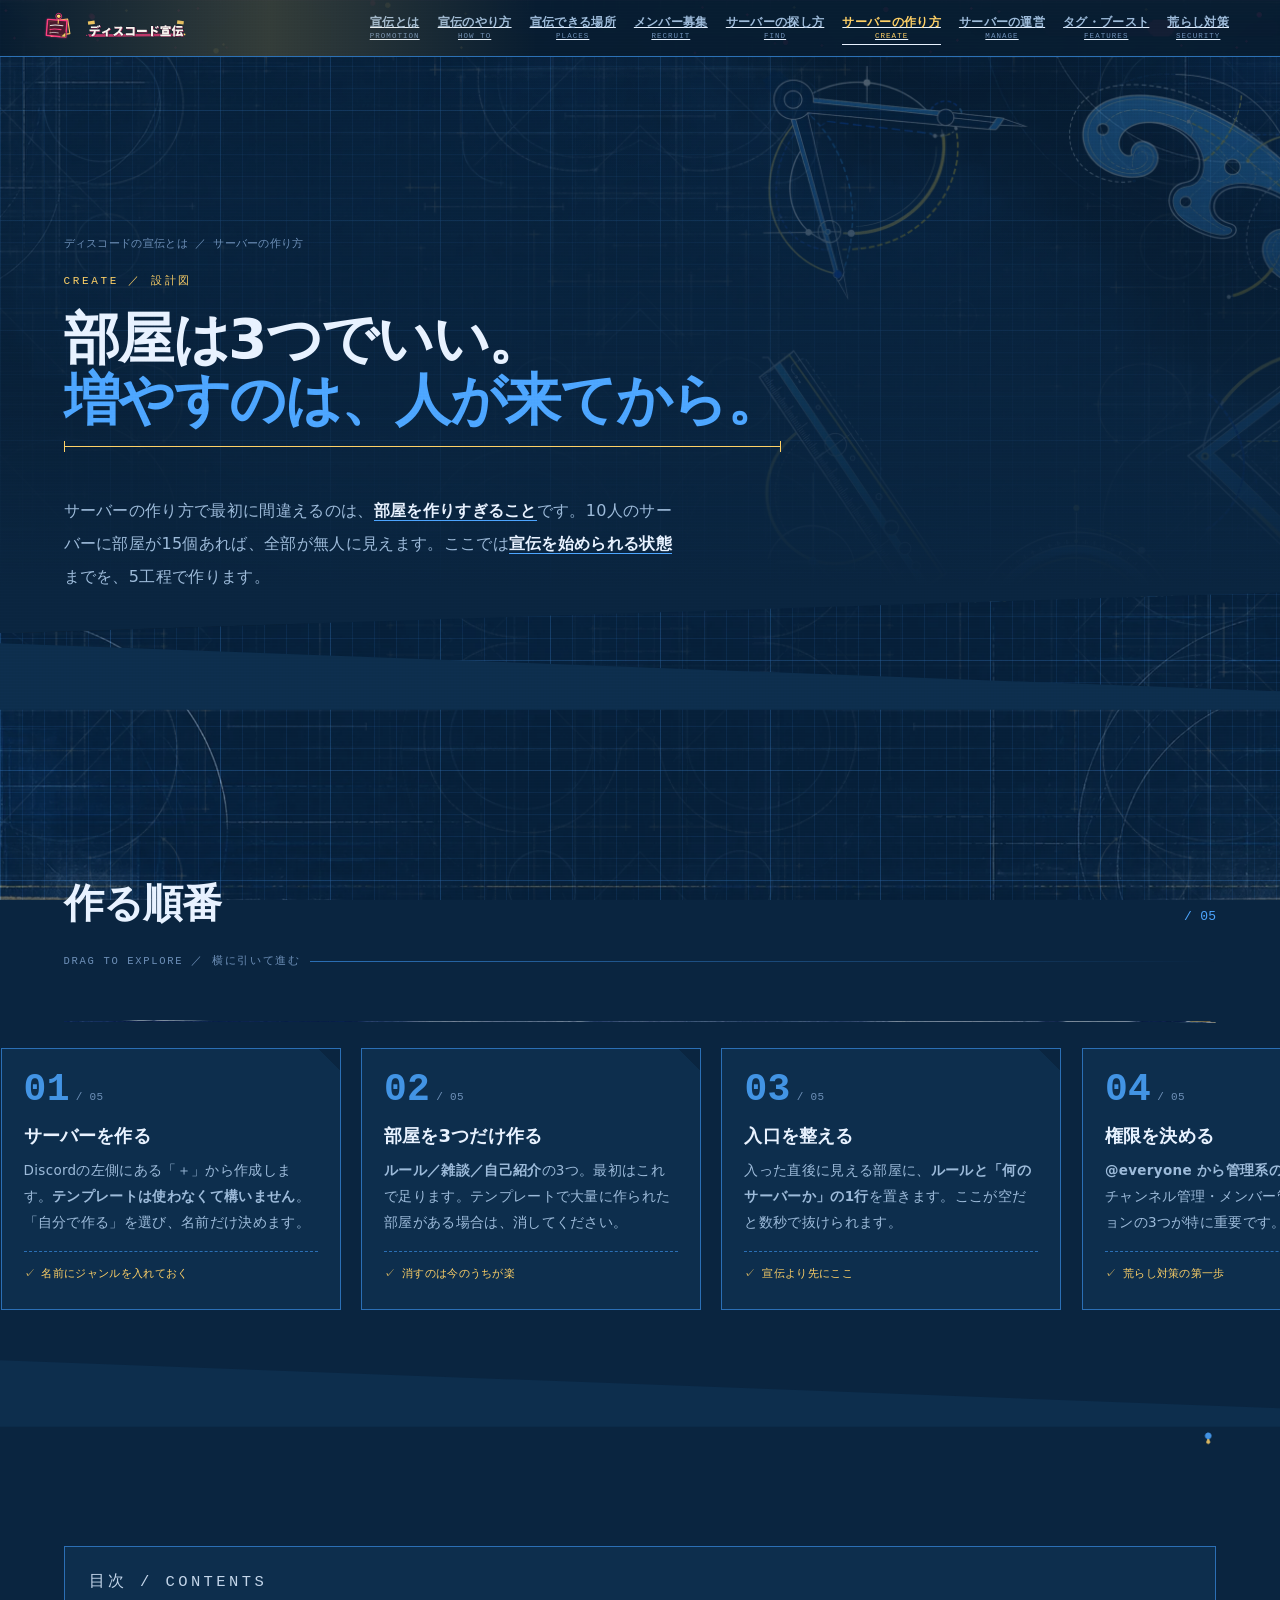
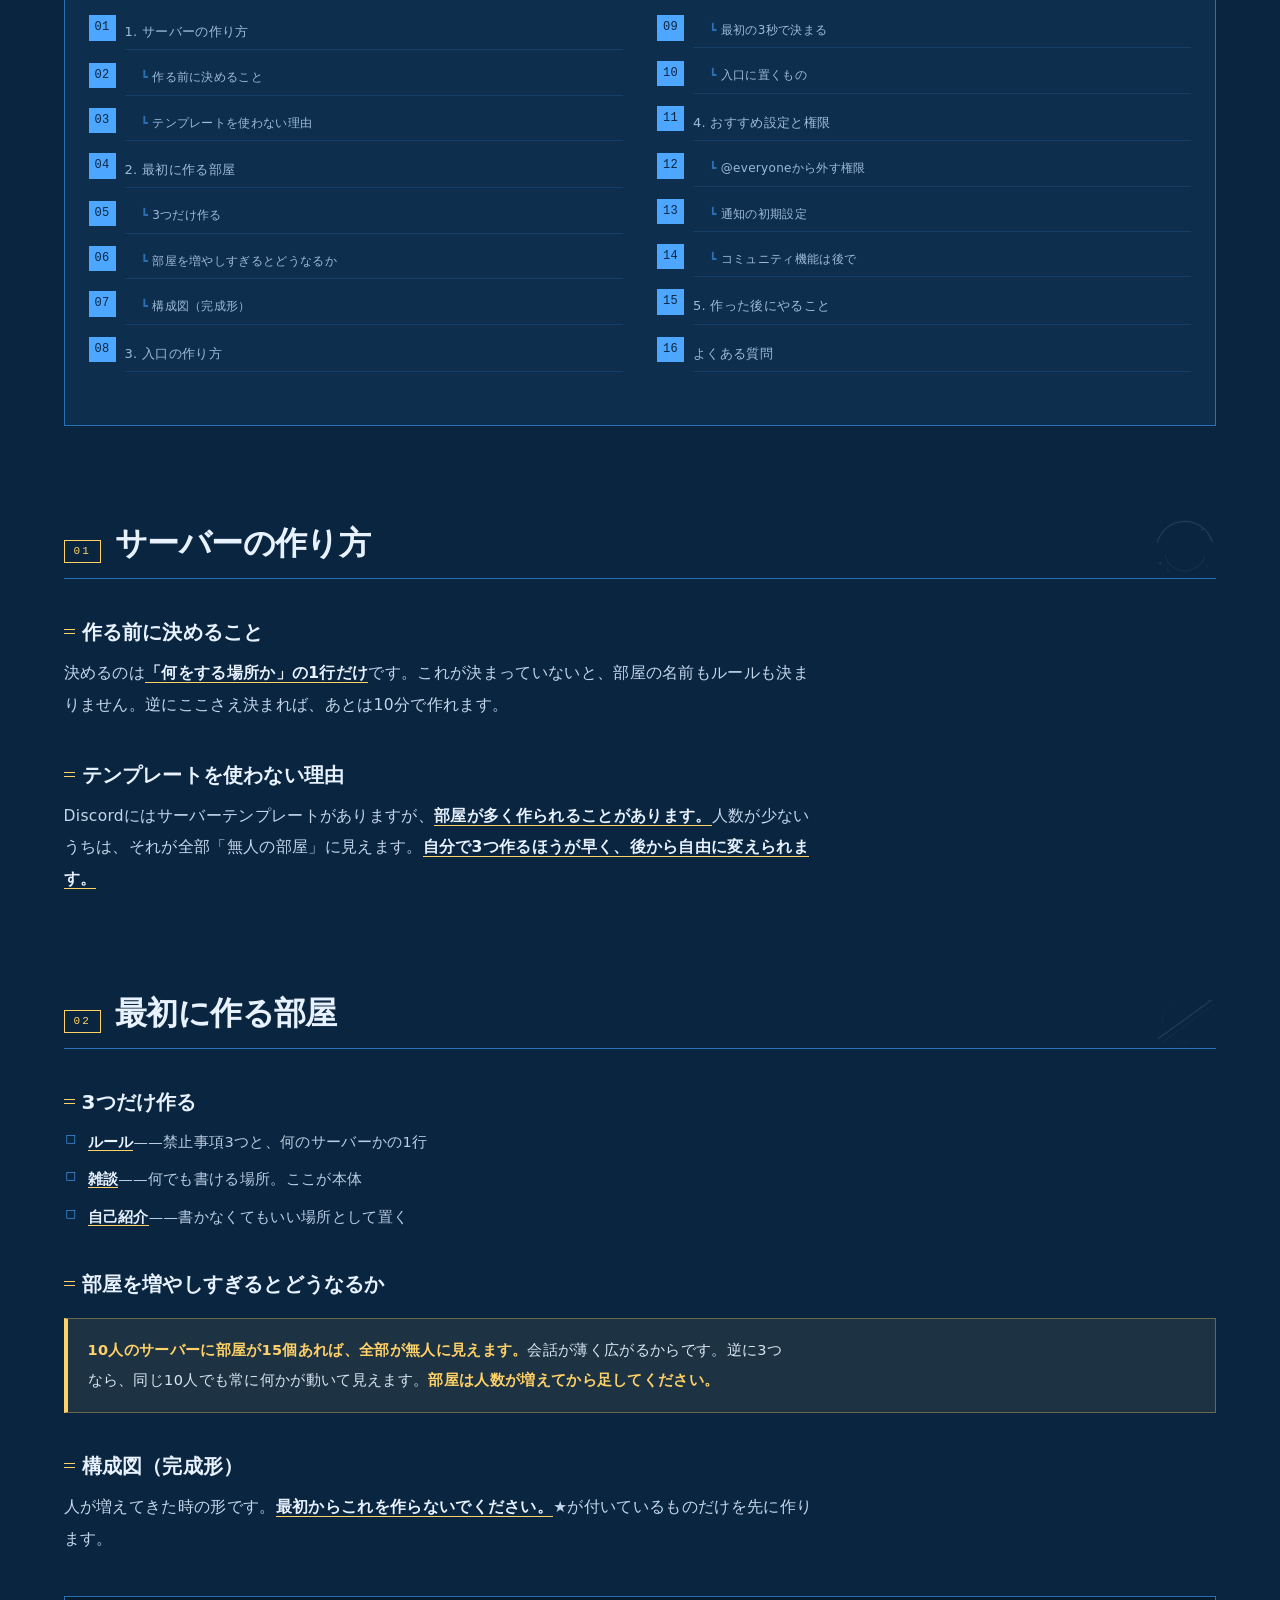
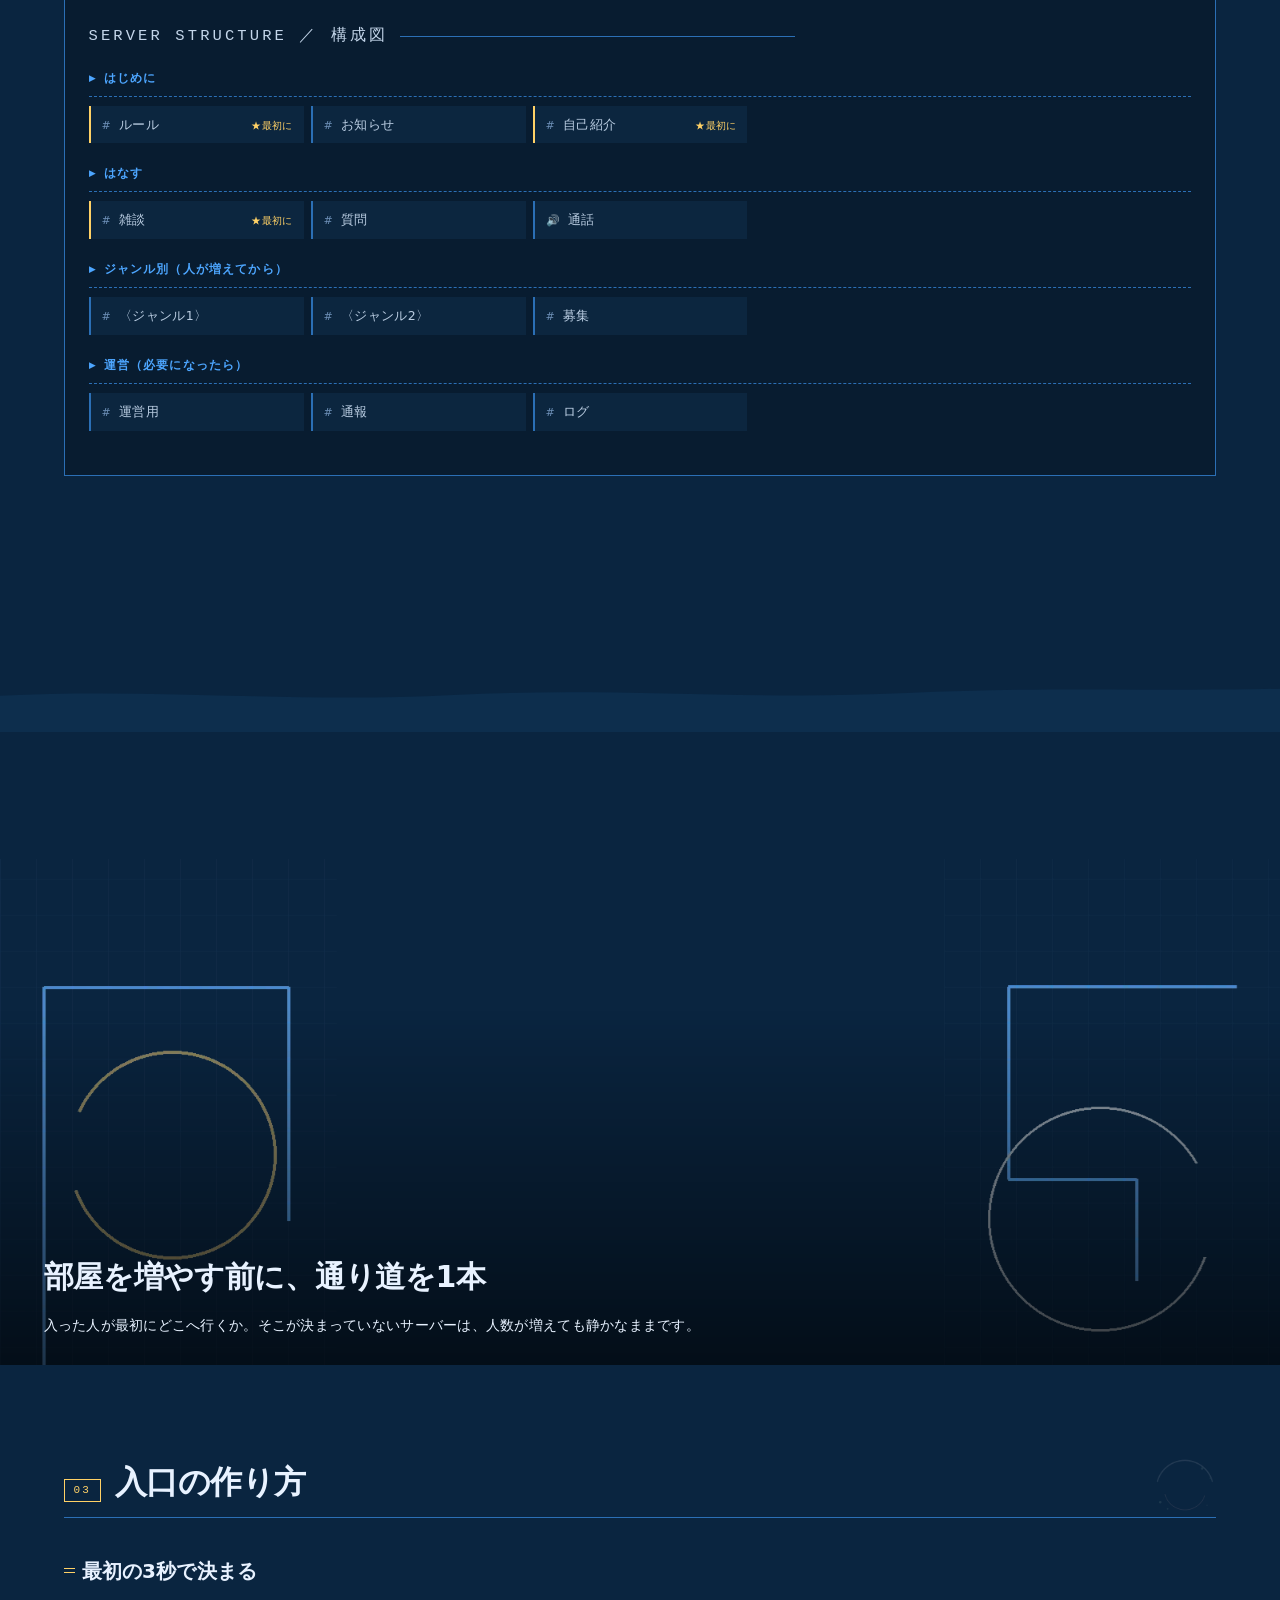
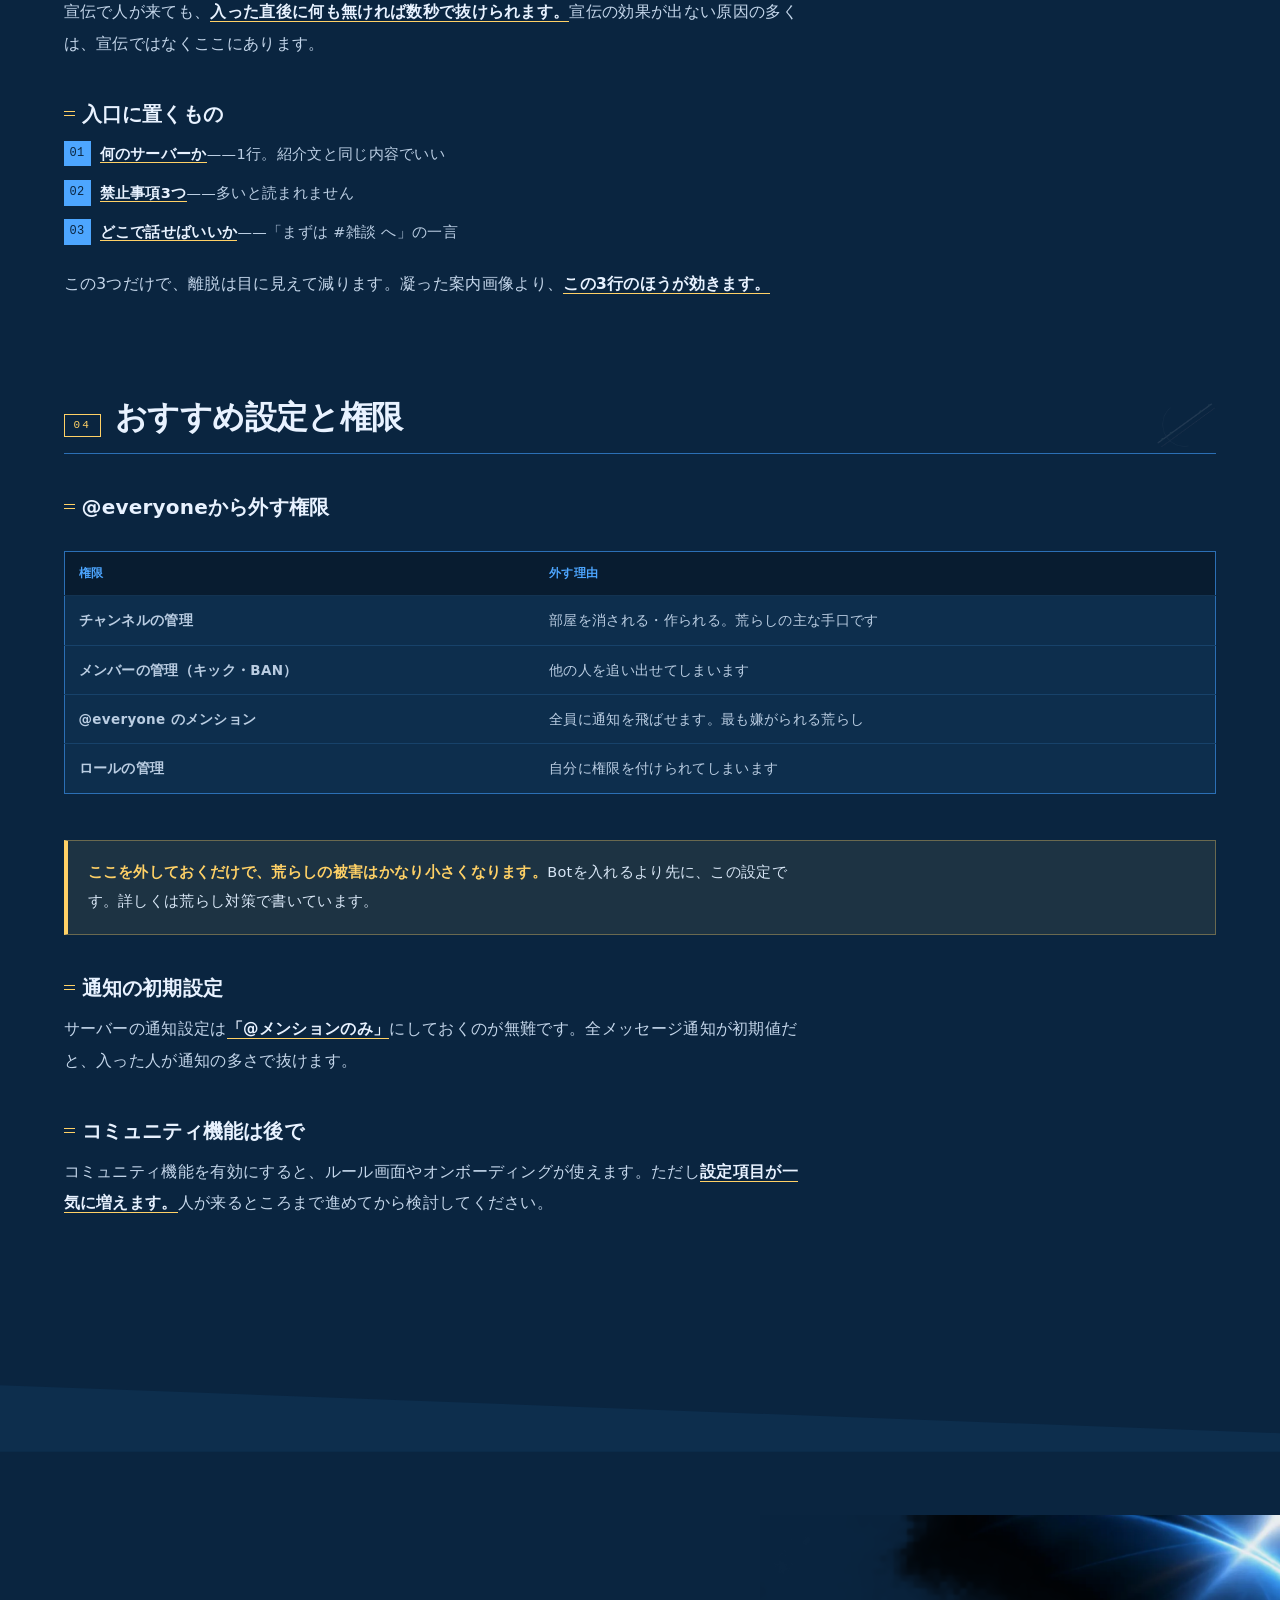
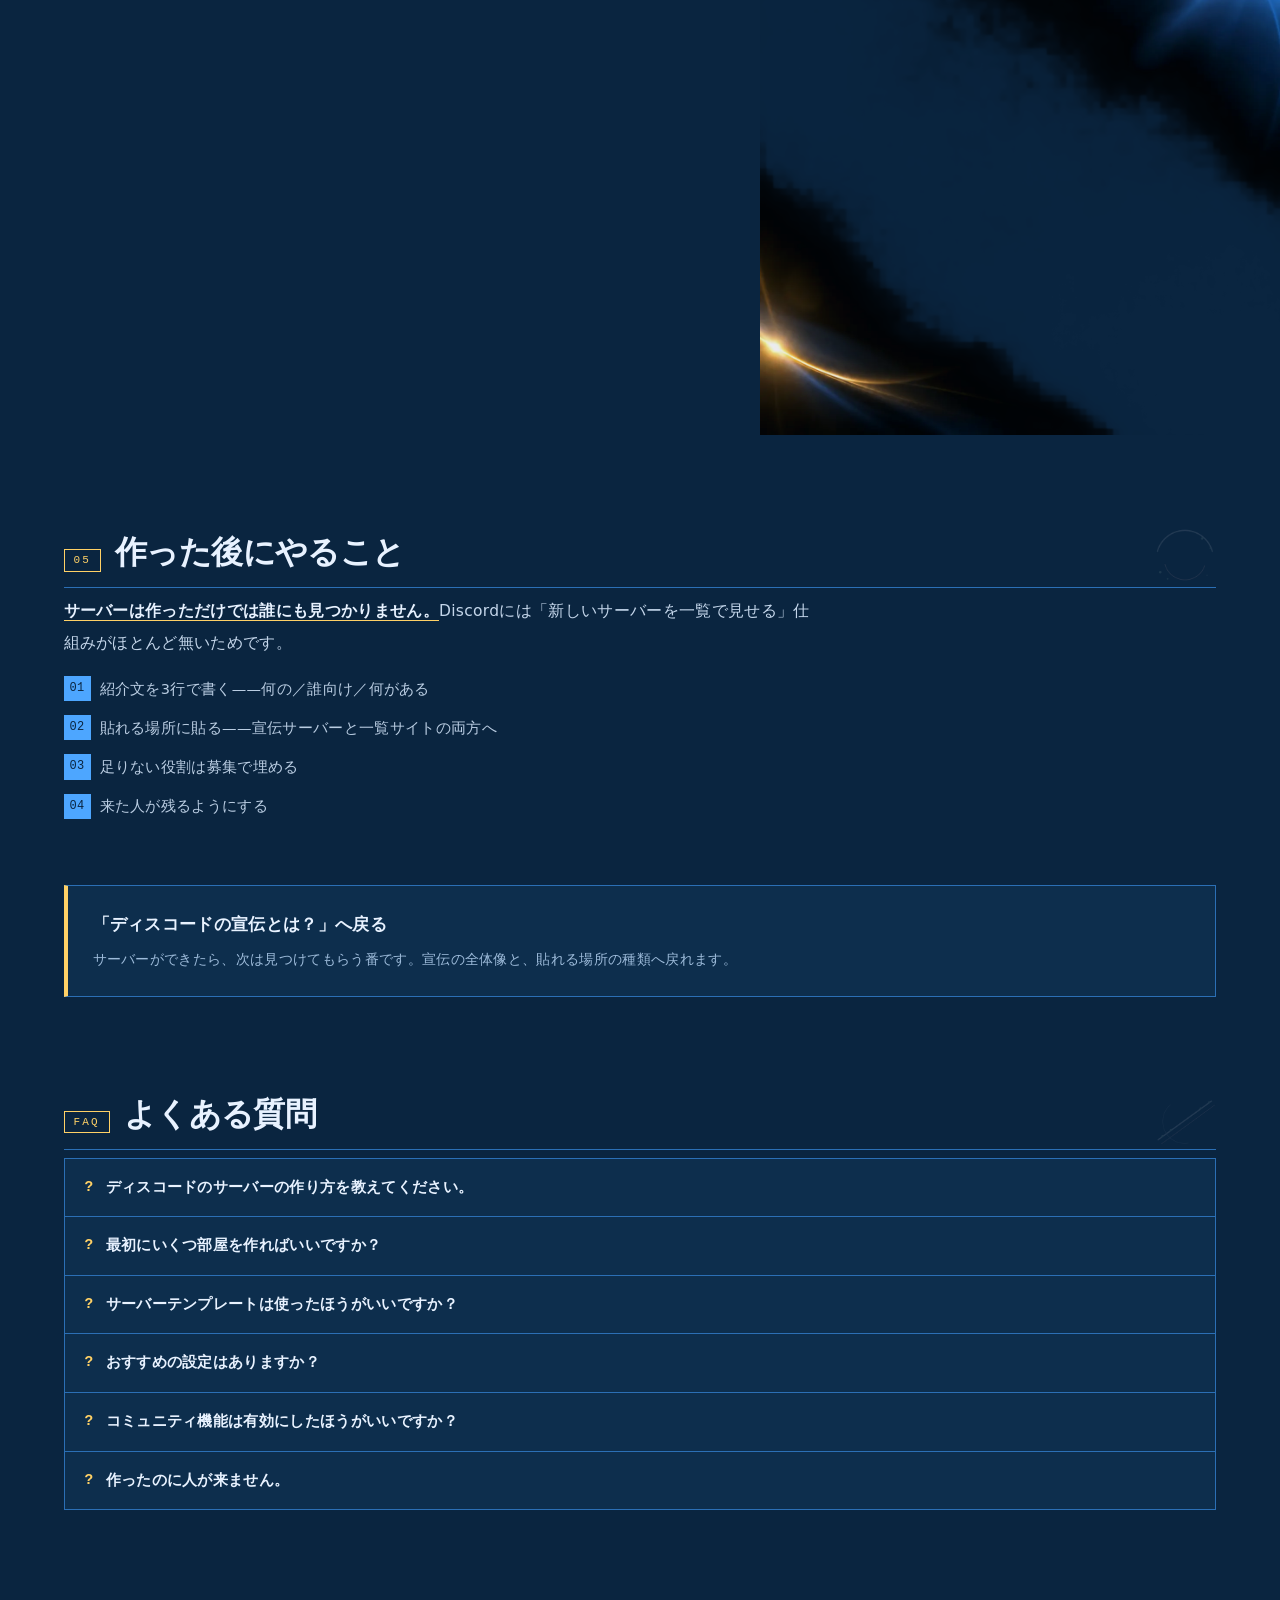
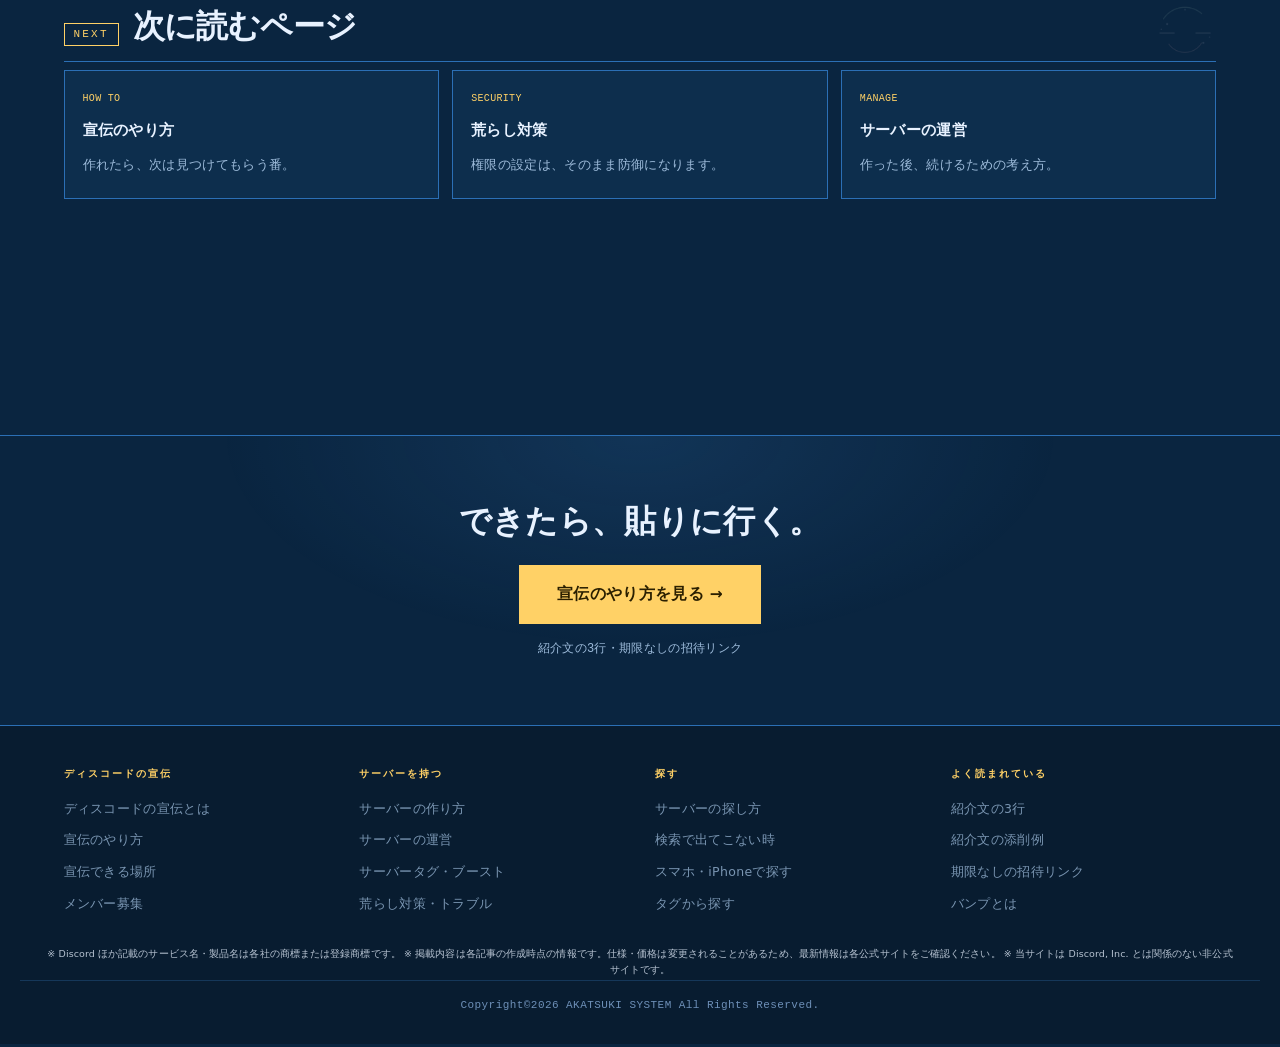
==== commit 4b30f799: "内部リンクから index.html を除去しディレクトリURLへ統一（49件） canonical は全ページ「/」で終わる形だったが、TOPへの内部リンクだけが index.html 付きだった。" ====
--- a/create/index.html
+++ b/create/index.html
@@ -185,7 +185,7 @@
       <span class="site-header__motion" aria-hidden="true"></span
       ><span class="site-header__light-sweep" aria-hidden="true"></span>
       <div class="tb-in">
-        <a class="logo" href="../index.html"
+        <a class="logo" href="../"
           ><img
             class="site-header__logo-mark"
             src="../assets/logo-mark-01.svg"
@@ -198,12 +198,12 @@
             height="22"
         /></a>
         <nav data-nav>
-          <a href="../index.html"><b>宣伝とは</b><i>Promotion</i></a>
+          <a href="../"><b>宣伝とは</b><i>Promotion</i></a>
           <a href="../how-to/"><b>宣伝のやり方</b><i>How to</i></a>
           <a href="../places/"><b>宣伝できる場所</b><i>Places</i></a>
           <a href="../recruit/"><b>メンバー募集</b><i>Recruit</i></a>
           <a href="../find/"><b>サーバーの探し方</b><i>Find</i></a>
-          <a href="index.html" aria-current="page"
+          <a href="./" aria-current="page"
             ><b>サーバーの作り方</b><i>Create</i></a
           >
           <a href="../manage/"><b>サーバーの運営</b><i>Manage</i></a>
@@ -222,7 +222,7 @@
         <div class="hero-veil" aria-hidden="true"></div>
         <div class="hero-in wrap">
           <nav class="crumb" aria-label="パンくず">
-            <a href="../index.html">ディスコードの宣伝とは</a> ／
+            <a href="../">ディスコードの宣伝とは</a> ／
             サーバーの作り方
           </nav>
           <p class="no">CREATE ／ 設計図</p>
@@ -557,7 +557,7 @@
           <li><a href="../manage/">来た人が残るようにする</a></li>
         </ol>
 
-        <a class="back" href="../index.html">
+        <a class="back" href="../">
           <b>「ディスコードの宣伝とは？」へ戻る</b>
           <small
             >サーバーができたら、次は見つけてもらう番です。宣伝の全体像と、貼れる場所の種類へ戻れます。</small
@@ -634,7 +634,7 @@
       <div class="ft">
         <div>
           <h4>ディスコードの宣伝</h4>
-          <a href="../index.html">ディスコードの宣伝とは</a>
+          <a href="../">ディスコードの宣伝とは</a>
           <a href="../how-to/">宣伝のやり方</a>
           <a href="../places/">宣伝できる場所</a>
           <a href="../recruit/">メンバー募集</a>
